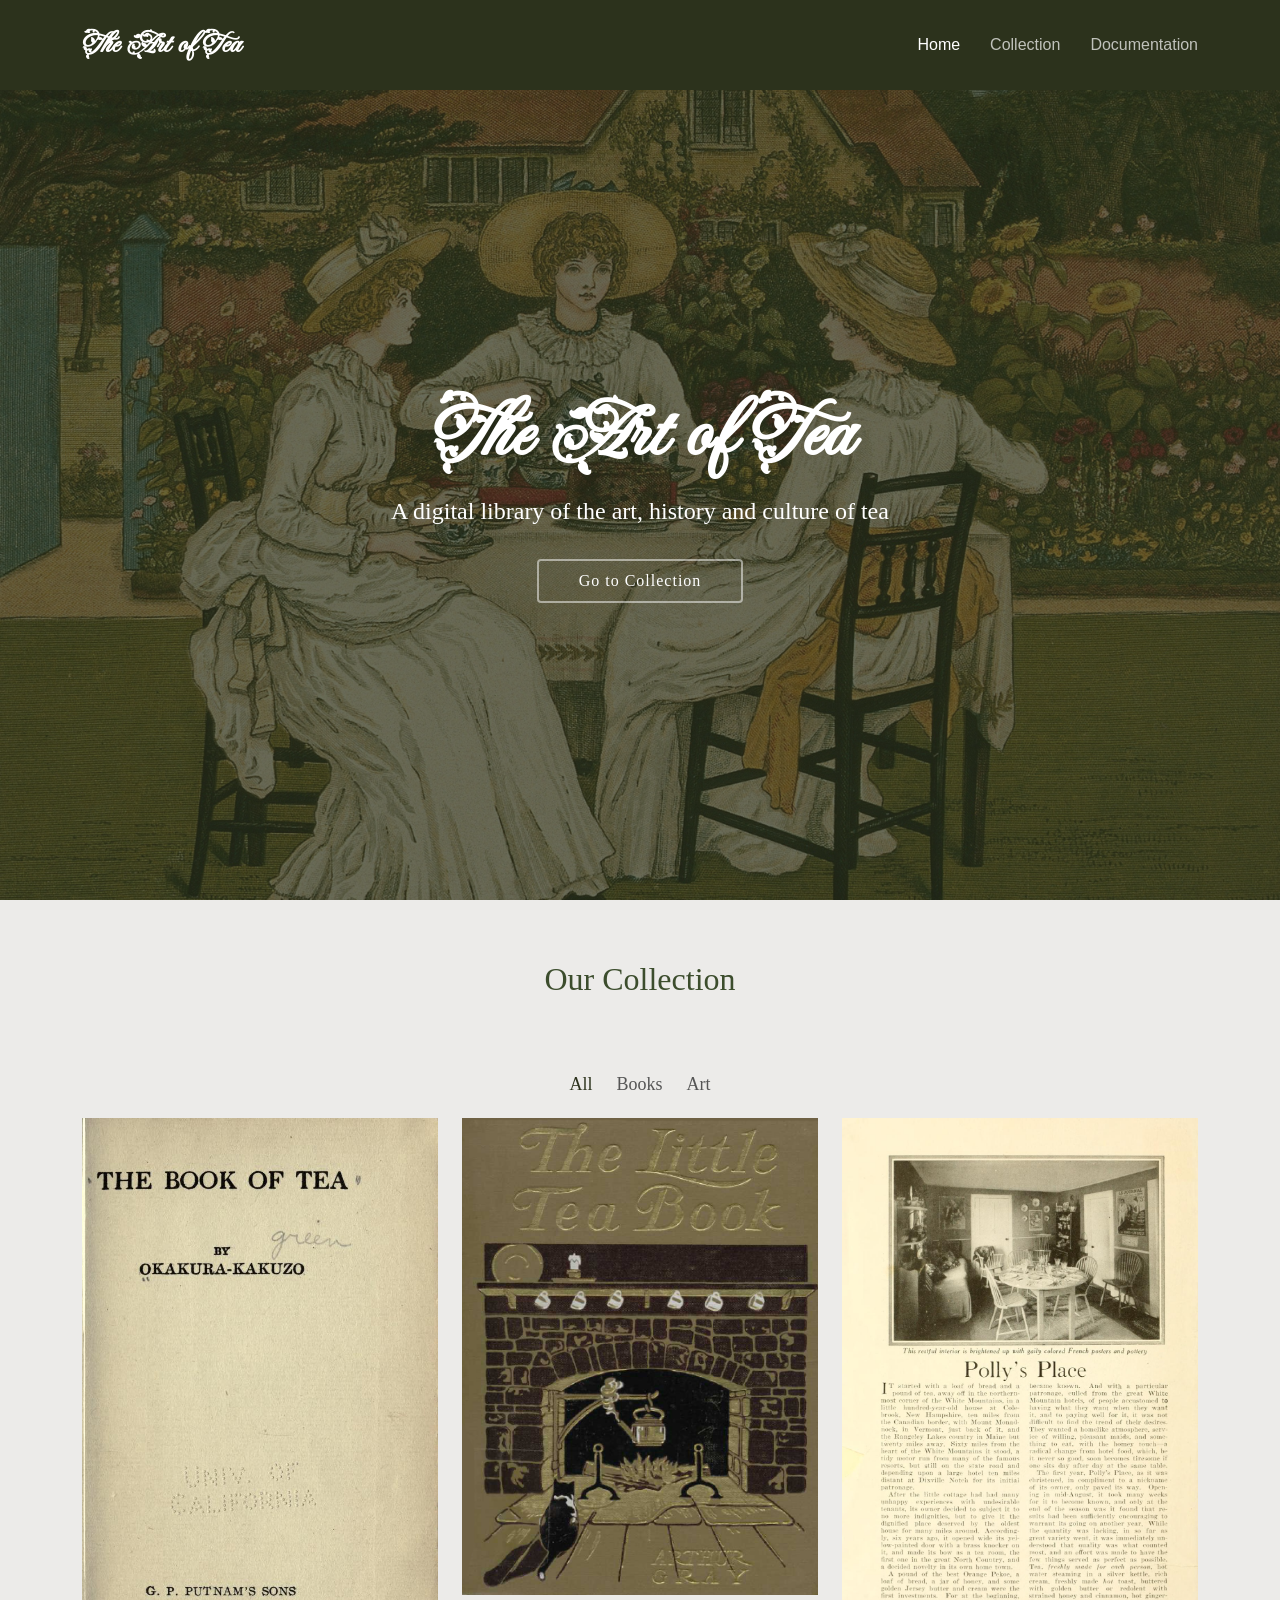
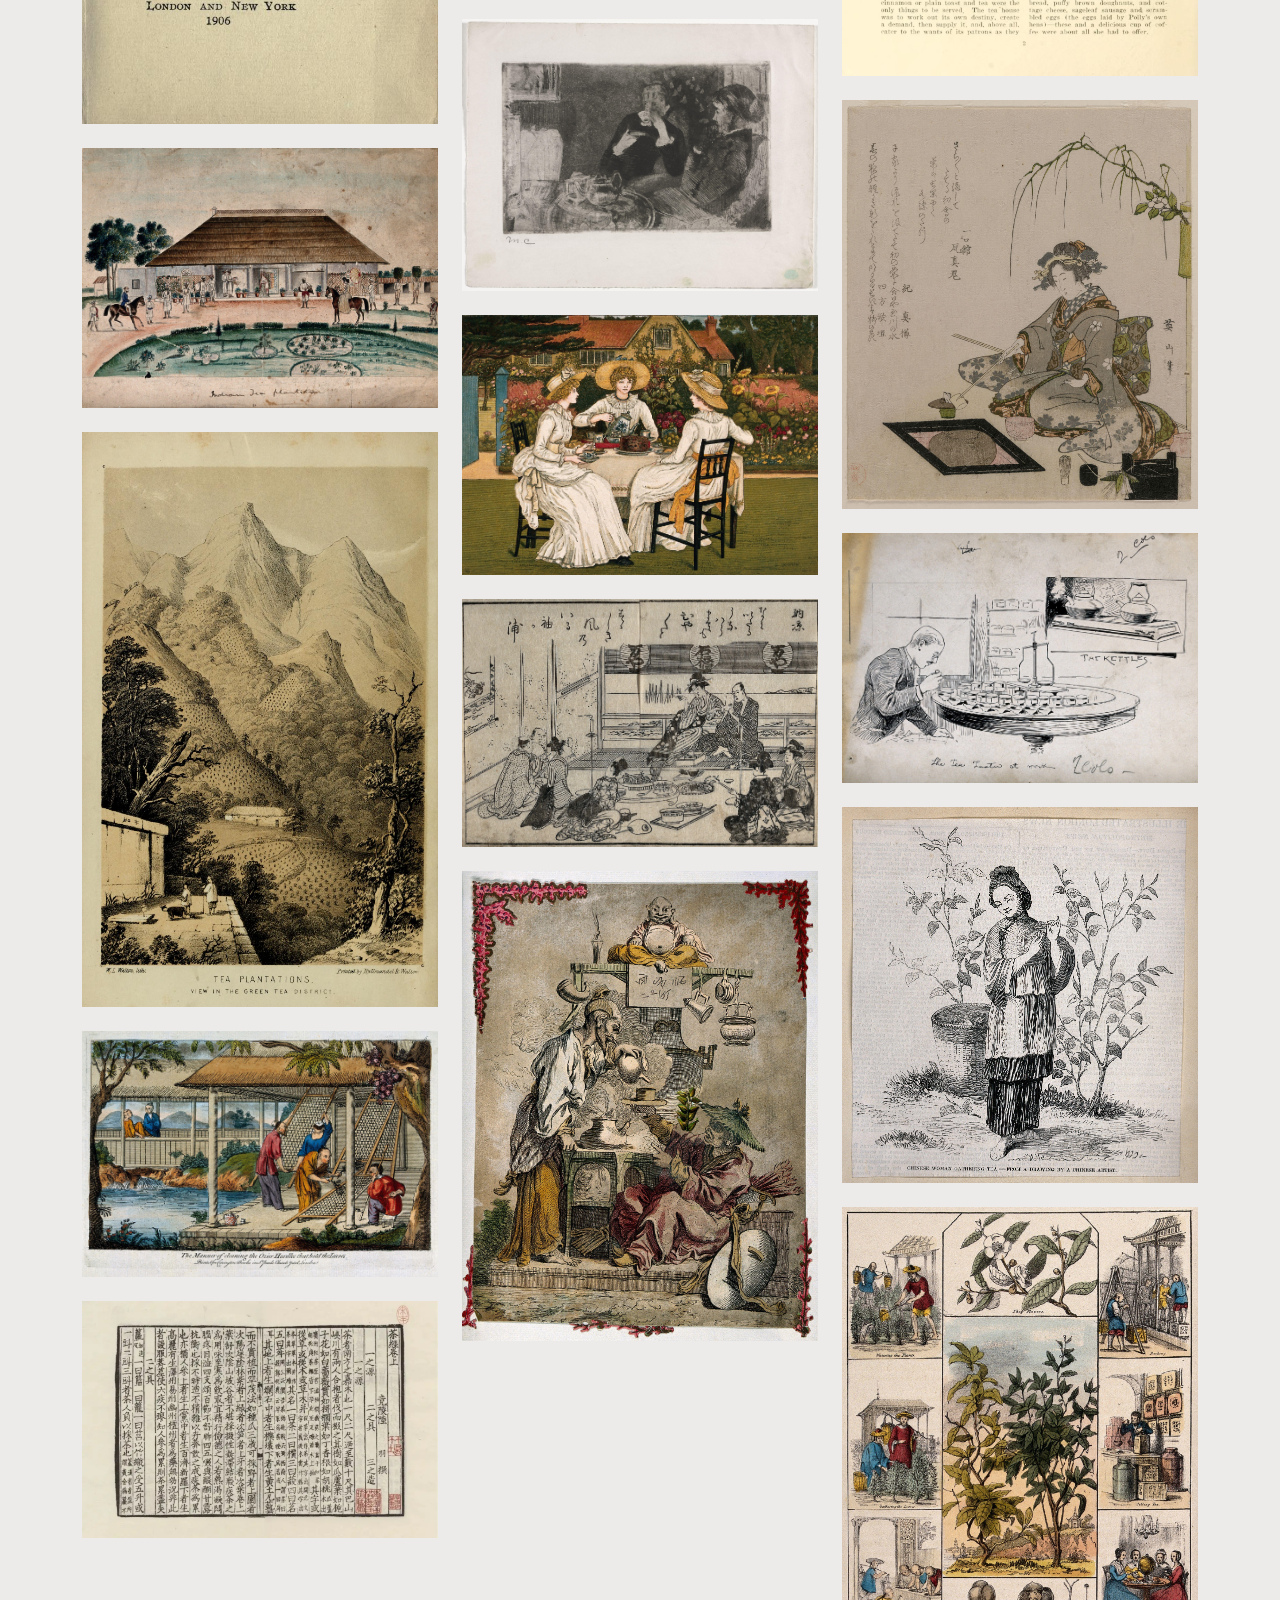
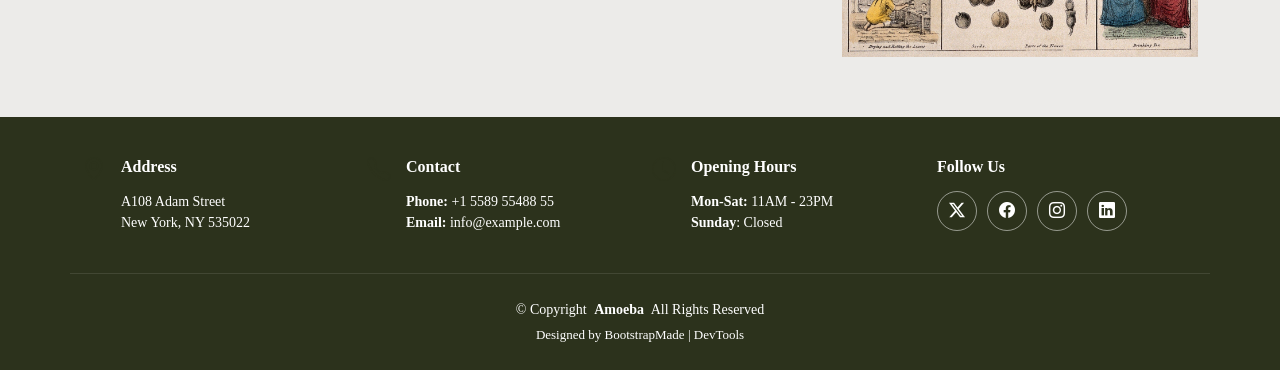
==== index.html @ bacdb27a "adding manifest urls" ====
<!DOCTYPE html>
<html lang="en">

<head>
  <meta charset="utf-8">
  <meta content="width=device-width, initial-scale=1.0" name="viewport">
  <title>The Art of Tea - Digital Library</title>
  <meta name="description" content="">
  <meta name="keywords" content="">

  <!-- Favicons -->
  <link href="assets/img/artoftea_logo.png" rel="icon">
  <link href="assets/img/artoftea_logo.png" rel="apple-touch-icon">

  <!-- Fonts -->
    <link rel="preconnect" href="https://fonts.googleapis.com">
    <link rel="preconnect" href="https://fonts.gstatic.com" crossorigin>
    <link href="https://fonts.googleapis.com/css2?family=Alegreya+Sans:ital,wght@0,100;0,300;0,400;0,500;0,700;0,800;0,900;1,100;1,300;1,400;1,500;1,700;1,800;1,900&family=EB+Garamond:ital,wght@0,400..800;1,400..800&family=Fleur+De+Leah&family=Sirivennela&display=swap" rel="stylesheet">

  <!-- Vendor CSS Files -->
  <link href="assets/vendor/bootstrap/css/bootstrap.min.css" rel="stylesheet">
  <link href="assets/vendor/bootstrap-icons/bootstrap-icons.css" rel="stylesheet">
  <link href="assets/vendor/aos/aos.css" rel="stylesheet">
  <link href="assets/vendor/swiper/swiper-bundle.min.css" rel="stylesheet">
  <link href="assets/vendor/glightbox/css/glightbox.min.css" rel="stylesheet">

  <!-- Main CSS File -->
  <link href="assets/css/main.css" rel="stylesheet">

  <!-- =======================================================
  * Template Name: Amoeba
  * Template URL: https://bootstrapmade.com/free-one-page-bootstrap-template-amoeba/
  * Updated: Jan 31 2026 with Bootstrap v5.3.8
  * Author: BootstrapMade.com
  * License: https://bootstrapmade.com/license/
  ======================================================== -->
</head>

<body class="index-page">

  <header id="header" class="header d-flex align-items-center sticky-top">
    <div class="container-fluid container-xl position-relative d-flex align-items-center justify-content-between">

      <a href="index.html" class="logo d-flex align-items-center">
        <!-- Uncomment the line below if you also wish to use an image logo -->
        <!-- <img src="assets/img/logo.webp" alt=""> -->
        <h1 class="sitename fleur-de-leah-regular">The Art of Tea</h1>
      </a>

      <nav id="navmenu" class="navmenu">
        <ul>
          <li><a href="#hero" class="active">Home</a></li>
          <li><a href="#collection">Collection</a></li>
          <li><a href="">Documentation</a></li>
        </ul>
        <i class="mobile-nav-toggle d-xl-none bi bi-list"></i>
      </nav>

    </div>
  </header>

  <main class="main">

    <!-- Hero Section -->
    <section id="hero" class="hero section dark-background">

      <img src="Resources/Images/Threeyoungwoman.jpg" alt="" data-aos="fade-in">

      <div class="container text-center" data-aos="fade-up" data-aos-delay="100">
        <div class="row justify-content-center">
          <div class="col-lg-8">
            <h2 class="fleur-de-leah-regular">The Art of Tea</h2>
            <p>A digital library of the art, history and culture of tea</p>
            <a href="#collection" class="btn-get-started">Go to Collection</a>
          </div>
        </div>
      </div>

    </section><!-- /Hero Section -->

    <!-- Portfolio Section -->
    <section id="collection" class="portfolio section">

      <!-- Section Title -->
      <div class="container section-title" data-aos="fade-up">
        <h2>Our Collection</h2>
        <!-- <p>Necessitatibus eius consequatur ex aliquid fuga eum quidem sint consectetur velit</p> -->
      </div><!-- End Section Title -->

      <div class="container">

        <div class="isotope-layout" data-default-filter="*" data-layout="masonry" data-sort="original-order">

          <ul class="portfolio-filters isotope-filters" data-aos="fade-up" data-aos-delay="100">
            <li data-filter="*" class="filter-active">All</li>
            <li data-filter=".filter-book">Books</li>
            <li data-filter=".filter-art">Art</li>
            <!-- <li data-filter=".filter-video">Videos</li> -->
            <!-- <li data-filter=".filter-books">Books</li> -->
          </ul><!-- End Portfolio Filters -->

          <div class="row gy-4 isotope-container" data-aos="fade-up" data-aos-delay="200">
            <!-- Book of Tea -->
            <div class="col-lg-4 col-md-6 portfolio-item isotope-item filter-book">
              <div class="portfolio-content h-100">
                <img src="assets/img/book-cover/bookoftea00okakrich_0009.jpg" class="img-fluid" alt="">
                <div class="portfolio-info">
                  <h4>The Book of Tea</h4>
                  <a id="arTea07" href="viewer.html" title="Reading Nook" class="details-link manifest-selector"><i class="bi bi-book"></i></a>
                </div>
              </div>
            </div><!-- End Portfolio Item -->
            
            <!-- Little Tea Book-->
            <div class="col-lg-4 col-md-6 portfolio-item isotope-item filter-book">
              <div class="portfolio-content h-100">
                <img src="assets/img/book-cover/littleteabookcover.png" class="img-fluid" alt="">
                <div class="portfolio-info">
                  <h4>The Little Tea Book</h4>
                  <a id="arTea05" href="viewer.html" title="Reading Nook" class="details-link manifest-selector"><i class="bi bi-book"></i></a>
                </div>
              </div>
            </div><!-- End Portfolio Item -->

            <!-- Tea Booklet -->
            <div class="col-lg-4 col-md-6 portfolio-item isotope-item filter-book">
              <div class="portfolio-content h-100">
                <img src="assets/img/book-cover/tearoombooklet-cover.jpg" class="img-fluid" alt="">
                <div class="portfolio-info">
                  <h4>The Tea Room Booklet</h4>
                  <a id="arTea08" href="viewer.html" title="Reading Nook" class="details-link manifest-selector"><i class="bi bi-book"></i></a>
                </div>
              </div>
            </div><!-- End Portfolio Item -->

            <!-- Lydia and her Mother -->
            <div class="col-lg-4 col-md-6 portfolio-item isotope-item filter-art">
              <div class="portfolio-content h-100">
                <img src="Resources/Images/LydiaHerMother.jpg" class="img-fluid" alt="">
                <div class="portfolio-info">
                  <h4>Lydia and Her Mother at Tea</h4>
                  <a id="arTea04" href="viewer.html" title="Reading Nook" class="details-link manifest-selector"><i class="bi bi-book"></i></a>
                </div>
              </div>
            </div><!-- End Portfolio Item -->

            <!-- Japanese Woman Performing Tea Ceremony -->
            <div class="col-lg-4 col-md-6 portfolio-item isotope-item filter-art">
              <div class="portfolio-content h-100">
                <img src="Resources/Images/Japanese-WomanPerformingTea.jpg" class="img-fluid" alt="">
                <div class="portfolio-info">
                  <h4>Japanese Woman Performing Tea Ceremony</h4>
                  <a id="arTea03" href="viewer.html" title="Reading Nook" class="details-link manifest-selector"><i class="bi bi-book"></i></a>
                </div>
              </div>
            </div><!-- End Portfolio Item -->

            <!-- Indian Tea Plantation -->
            <div class="col-lg-4 col-md-6 portfolio-item isotope-item filter-art">
              <div class="portfolio-content h-100">
                <img src="Resources/Images/Indianteaplantation.jpg" class="img-fluid" alt="">
                <div class="portfolio-info">
                  <h4>Indian Tea Plantation</h4>
                  <a id="arTea09" href="viewer.html" title="Reading Nook" class="details-link manifest-selector"><i class="bi bi-book"></i></a>
                </div>
              </div>
            </div><!-- End Portfolio Item -->

            <!-- three young women -->
            <div class="col-lg-4 col-md-6 portfolio-item isotope-item filter-art">
              <div class="portfolio-content h-100">
                <img src="Resources/Images/Threeyoungwoman.jpg" class="img-fluid" alt="">
                <div class="portfolio-info">
                  <h4>Three Young Women</h4>
                  <a id="arTea01" href="viewer.html" title="Reading Nook" class="details-link manifest-selector"><i class="bi bi-book"></i></a>
                </div>
              </div>
            </div><!-- End Portfolio Item -->

            <!-- journey to tea countries -->
            <div class="col-lg-4 col-md-6 portfolio-item isotope-item filter-book">
              <div class="portfolio-content h-100">
                <img src="assets/img/book-cover/journeytoteacoun00fort_0006.jpg" class="img-fluid" alt="">
                <div class="portfolio-info">
                  <h4>A Journey to the Tea Countries of China</h4>
                  <a id="arTea06" href="viewer.html" title="Reading Nook" class="details-link manifest-selector"><i class="bi bi-book"></i></a>
                </div>
              </div>
            </div><!-- End Portfolio Item -->

            <!-- A Man tasting tea -->
            <div class="col-lg-4 col-md-6 portfolio-item isotope-item filter-art">
              <div class="portfolio-content h-100">
                <img src="Resources/Images/English-mantastingtea-1890.jpg" class="img-fluid" alt="">
                <div class="portfolio-info">
                  <h4>A Man Tasting Tea</h4>
                  <a id="arTea02" href="viewer.html" title="Reading Nook" class="details-link manifest-selector"><i class="bi bi-book"></i></a>
                </div>
              </div>
            </div><!-- End Portfolio Item -->

            <!-- A Tea House Scene -->
            <div class="col-lg-4 col-md-6 portfolio-item isotope-item filter-art">
              <div class="portfolio-content h-100">
                <img src="Resources/Images/-Atea-housescene:-[1815].jpg" class="img-fluid" alt="">
                <div class="portfolio-info">
                  <h4>A Tea House Scene</h4>
                  <a id="arTea10" href="viewer.html" title="Reading Nook" class="details-link manifest-selector"><i class="bi bi-book"></i></a>
                </div>
              </div>
            </div><!-- End Portfolio Item -->

            <!-- Chinese Woman Picking Tea -->
            <div class="col-lg-4 col-md-6 portfolio-item isotope-item filter-art">
              <div class="portfolio-content h-100">
                <img src="Resources/Images/English-Chinesewomanpicking-[1857].jpg" class="img-fluid" alt="">
                <div class="portfolio-info">
                  <h4>Chinese Woman Picking Tea Leaves</h4>
                  <a id="arTea11" href="viewer.html" title="Reading Nook" class="details-link manifest-selector"><i class="bi bi-book"></i></a>
                </div>
              </div>
            </div><!-- End Portfolio Item -->

            <!-- Man pours tea -->
            <div class="col-lg-4 col-md-6 portfolio-item isotope-item filter-art">
              <div class="portfolio-content h-100">
                <img src="Resources/Images/Boucher-manpourstea.jpg" class="img-fluid" alt="">
                <div class="portfolio-info">
                  <h4>A Man Pours Tea for Resting Chinese Warrior</h4>
                  <a id="arTea12" href="viewer.html" title="Reading Nook" class="details-link manifest-selector"><i class="bi bi-book"></i></a>
                </div>
              </div>
            </div><!-- End Portfolio Item -->

            <!-- A Chinese tea plantation -->
            <div class="col-lg-4 col-md-6 portfolio-item isotope-item filter-art">
              <div class="portfolio-content h-100">
                <img src="Resources/Images/English-Chineseteaplantation.jpg" class="img-fluid" alt="">
                <div class="portfolio-info">
                  <h4>A Chinese Tea Plantation</h4>
                  <a id="arTea13" href="viewer.html" title="Reading Nook" class="details-link manifest-selector"><i class="bi bi-book"></i></a>
                </div>
              </div>
            </div><!-- End Portfolio Item -->

            <!-- A tea plant (Camellia sinensis) -->
            <div class="col-lg-4 col-md-6 portfolio-item isotope-item filter-art">
              <div class="portfolio-content h-100">
                <img src="Resources/Images/English-teaplantCamellia-[c 1840].jpg" class="img-fluid" alt="">
                <div class="portfolio-info">
                  <h4>A Tea Plant (Camellia Sinensis)</h4>
                  <a id="arTea14" href="viewer.html" title="Reading Nook" class="details-link manifest-selector"><i class="bi bi bi-book"></i></a>
                </div>
              </div>
            </div><!-- End Portfolio Item -->
                        
            <!-- The Classic of Tea -->
            <div class="col-lg-4 col-md-6 portfolio-item isotope-item filter-book">
              <div class="portfolio-content h-100">
                <img src="assets/img/book-cover/classicoftea-cover.webp" class="img-fluid" alt="">
                <div class="portfolio-info">
                  <h4>The Classic of Tea - Translation by Student of Tea</h4>
                  <a href="https://www.studentoftea.com/p/the-classic-of-tea-and-its-english-translation" title="Student of Tea" class="details-link" target="_blank"><i class="bi bi bi-book"></i></a>
                </div>
              </div>
            </div><!-- End Portfolio Item -->

          </div><!-- End Portfolio Container -->

        </div>

      </div>

    </section><!-- /Portfolio Section -->

  </main>

  <footer id="footer" class="footer dark-background">

    <div class="container">
      <div class="row gy-3">
        <div class="col-lg-3 col-md-6 d-flex">
          <i class="bi bi-geo-alt icon"></i>
          <div class="address">
            <h4>Address</h4>
            <p>A108 Adam Street</p>
            <p>New York, NY 535022</p>
            <p></p>
          </div>

        </div>

        <div class="col-lg-3 col-md-6 d-flex">
          <i class="bi bi-telephone icon"></i>
          <div>
            <h4>Contact</h4>
            <p>
              <strong>Phone:</strong> <span>+1 5589 55488 55</span><br>
              <strong>Email:</strong> <span>info@example.com</span><br>
            </p>
          </div>
        </div>

        <div class="col-lg-3 col-md-6 d-flex">
          <i class="bi bi-clock icon"></i>
          <div>
            <h4>Opening Hours</h4>
            <p>
              <strong>Mon-Sat:</strong> <span>11AM - 23PM</span><br>
              <strong>Sunday</strong>: <span>Closed</span>
            </p>
          </div>
        </div>

        <div class="col-lg-3 col-md-6">
          <h4>Follow Us</h4>
          <div class="social-links d-flex">
            <a href="#" class="twitter"><i class="bi bi-twitter-x"></i></a>
            <a href="#" class="facebook"><i class="bi bi-facebook"></i></a>
            <a href="#" class="instagram"><i class="bi bi-instagram"></i></a>
            <a href="#" class="linkedin"><i class="bi bi-linkedin"></i></a>
          </div>
        </div>

      </div>
    </div>

    <div class="container copyright text-center mt-4">
      <p>© <span>Copyright</span> <strong class="px-1 sitename">Amoeba</strong> <span>All Rights Reserved</span></p>
      <div class="credits">
        <!-- All the links in the footer should remain intact. -->
        <!-- You can delete the links only if you've purchased the pro version. -->
        <!-- Licensing information: https://bootstrapmade.com/license/ -->
        <!-- Purchase the pro version with working PHP/AJAX contact form: [buy-url] -->
        Designed by <a href="https://bootstrapmade.com/">BootstrapMade</a> | <a href="https://bootstrapmade.com/tools/">DevTools</a>
      </div>
    </div>

  </footer>

  <!-- Scroll Top -->
  <a href="#" id="scroll-top" class="scroll-top d-flex align-items-center justify-content-center"><i class="bi bi-arrow-up-short"></i></a>

  <!-- Preloader -->
  <div id="preloader"></div>

  <!-- Vendor JS Files -->
  <script src="assets/vendor/bootstrap/js/bootstrap.bundle.min.js"></script>
  <script src="assets/vendor/php-email-form/validate.js"></script>
  <script src="assets/vendor/aos/aos.js"></script>
  <script src="assets/vendor/swiper/swiper-bundle.min.js"></script>
  <script src="assets/vendor/glightbox/js/glightbox.min.js"></script>
  <script src="assets/vendor/imagesloaded/imagesloaded.pkgd.min.js"></script>
  <script src="assets/vendor/isotope-layout/isotope.pkgd.min.js"></script>

  <!-- Main JS File -->
  <script src="assets/js/main.js"></script>

    <script>
        const artTeaItem = document.querySelectorAll(".manifest-selector");
        console.log(artTeaItem)
        artTeaItem.forEach(link => {
          link.addEventListener("click", () => {
            const itemID = link.getAttribute("id");
            console.log("Setting manifestID:", itemID);
            localStorage.setItem("manifestID", itemID);
            console.log(localStorage.getItem("manifestID"));
          });
        });
    </script>

</body>

</html>
---- assets/css/main.css ----
/**
* Template Name: Amoeba
* Template URL: https://bootstrapmade.com/free-one-page-bootstrap-template-amoeba/
* Updated: Jan 31 2026 with Bootstrap v5.3.8
* Author: BootstrapMade.com
* License: https://bootstrapmade.com/license/
*/

/*--------------------------------------------------------------
# Font & Color Variables
# Help: https://bootstrapmade.com/color-system/
--------------------------------------------------------------*/
/* Fonts */
:root {
  --default-font: "EB+Garamond", serif;
  --heading-font: "Fleur+De+Leah",  serif;
  --nav-font: "Alegreya+Sans",  sans-serif;
}

.fleur-de-leah-regular {
  font-family: "Fleur De Leah", cursive;
  font-weight: 400;
  font-style: normal;
}

.eb-garamond {
  font-family: "EB Garamond", serif;
  font-optical-sizing: auto;
  font-weight: 400;
  font-style: normal;
}

.alegreya-sans-thin {
  font-family: "Alegreya Sans", sans-serif;
  font-weight: 100;
  font-style: normal;
}

.alegreya-sans-light {
  font-family: "Alegreya Sans", sans-serif;
  font-weight: 300;
  font-style: normal;
}

.alegreya-sans-regular {
  font-family: "Alegreya Sans", sans-serif;
  font-weight: 400;
  font-style: normal;
}

.alegreya-sans-medium {
  font-family: "Alegreya Sans", sans-serif;
  font-weight: 500;
  font-style: normal;
}

.alegreya-sans-bold {
  font-family: "Alegreya Sans", sans-serif;
  font-weight: 700;
  font-style: normal;
}

.alegreya-sans-extrabold {
  font-family: "Alegreya Sans", sans-serif;
  font-weight: 800;
  font-style: normal;
}

.alegreya-sans-black {
  font-family: "Alegreya Sans", sans-serif;
  font-weight: 900;
  font-style: normal;
}

.alegreya-sans-thin-italic {
  font-family: "Alegreya Sans", sans-serif;
  font-weight: 100;
  font-style: italic;
}

.alegreya-sans-light-italic {
  font-family: "Alegreya Sans", sans-serif;
  font-weight: 300;
  font-style: italic;
}

.alegreya-sans-regular-italic {
  font-family: "Alegreya Sans", sans-serif;
  font-weight: 400;
  font-style: italic;
}

.alegreya-sans-medium-italic {
  font-family: "Alegreya Sans", sans-serif;
  font-weight: 500;
  font-style: italic;
}

.alegreya-sans-bold-italic {
  font-family: "Alegreya Sans", sans-serif;
  font-weight: 700;
  font-style: italic;
}

.alegreya-sans-extrabold-italic {
  font-family: "Alegreya Sans", sans-serif;
  font-weight: 800;
  font-style: italic;
}

.alegreya-sans-black-italic {
  font-family: "Alegreya Sans", sans-serif;
  font-weight: 900;
  font-style: italic;
}

.sirivennela-regular {
  font-family: "Sirivennela", sans-serif;
  font-weight: 400;
  font-style: normal;
}


/* Global Colors - The following color variables are used throughout the website. Updating them here will change the color scheme of the entire website */
:root { 
  --background-color: #ECEBE9; /* Background color for the entire website, including individual sections */
  --default-color: #555555; /* Default color used for the majority of the text content across the entire website */
  --heading-color: #3C4D2D; /* Color for headings, subheadings and title throughout the website */
  --accent-color: #2c321c; /* Accent color that represents your brand on the website. It's used for buttons, links, and other elements that need to stand out */
  --surface-color: #F4F6F4; /* The surface color is used as a background of boxed elements within sections, such as cards, icon boxes, or other elements that require a visual separation from the global background. */
  --contrast-color: #ffffff; /* Contrast color for text, ensuring readability against backgrounds of accent, heading, or default colors. */
}

/* Nav Menu Colors - The following color variables are used specifically for the navigation menu. They are separate from the global colors to allow for more customization options */
:root {
  --nav-color: rgba(255, 255, 255, 0.7);  /* The default color of the main navmenu links */
  --nav-hover-color: #ffffff; /* Applied to main navmenu links when they are hovered over or active */
  --nav-mobile-background-color: #2c321c; /* Used as the background color for mobile navigation menu */
  --nav-dropdown-background-color: #2c321c; /* Used as the background color for dropdown items that appear when hovering over primary navigation items */
  --nav-dropdown-color: rgba(255, 255, 255, 0.7); /* Used for navigation links of the dropdown items in the navigation menu. */
  --nav-dropdown-hover-color: #ffffff; /* Similar to --nav-hover-color, this color is applied to dropdown navigation links when they are hovered over. */
}

/* Color Presets - These classes override global colors when applied to any section or element, providing reuse of the sam color scheme. */

.light-background {
  --background-color: #f2f9f8;
  --surface-color: #ffffff;
}

.dark-background {
  --background-color: #2c321c;
  --default-color: #ffffff;
  --heading-color: #ffffff;
  --surface-color: #3C4D2D;
  --contrast-color: #ffffff;
}

/* Smooth scroll */
:root {
  scroll-behavior: smooth;
}

/*--------------------------------------------------------------
# General Styling & Shared Classes
--------------------------------------------------------------*/
body {
  color: var(--default-color);
  background-color: var(--background-color);
  font-family: var(--default-font);
}

a {
  color: var(--accent-color);
  text-decoration: none;
  transition: 0.3s;
}

a:hover {
  color: color-mix(in srgb, var(--accent-color), transparent 25%);
  text-decoration: none;
}

h1,
h2,
h3,
h4,
h5,
h6 {
  color: var(--heading-color);
  font-family: var(--heading-font);
}

/* PHP Email Form Messages
------------------------------*/
/* .php-email-form .error-message {
  display: none;
  background: #df1529;
  color: #ffffff;
  text-align: left;
  padding: 15px;
  margin-bottom: 24px;
  font-weight: 600;
}

.php-email-form .sent-message {
  display: none;
  color: #ffffff;
  background: #059652;
  text-align: center;
  padding: 15px;
  margin-bottom: 24px;
  font-weight: 600;
}

.php-email-form .loading {
  display: none;
  background: var(--surface-color);
  text-align: center;
  padding: 15px;
  margin-bottom: 24px;
}

.php-email-form .loading:before {
  content: "";
  display: inline-block;
  border-radius: 50%;
  width: 24px;
  height: 24px;
  margin: 0 10px -6px 0;
  border: 3px solid var(--accent-color);
  border-top-color: var(--surface-color);
  animation: php-email-form-loading 1s linear infinite;
}

@keyframes php-email-form-loading {
  0% {
    transform: rotate(0deg);
  }

  100% {
    transform: rotate(360deg);
  }
} */

/*--------------------------------------------------------------
# Global Header
--------------------------------------------------------------*/
.header {
  --background-color: #2c321c;
  --default-color: #ffffff;
  --heading-color: #ffffff;
  color: var(--default-color);
  background-color: var(--background-color);
  padding: 15px 0;
  transition: all 0.5s;
  z-index: 997;
}

.header .logo {
  line-height: 1;
}

.header .logo img {
  max-height: 32px;
  margin-right: 8px;
}

.header .logo h1 {
  font-size: 30px;
  margin: 0;
  font-weight: 700;
  color: var(--heading-color);
}

.scrolled .header {
  box-shadow: 0px 0 18px rgba(0, 0, 0, 0.1);
}

/*--------------------------------------------------------------
# Navigation Menu
--------------------------------------------------------------*/
/* Navmenu - Desktop */
@media (min-width: 1200px) {
  .navmenu {
    padding: 0;
  }

  .navmenu ul {
    margin: 0;
    padding: 0;
    display: flex;
    list-style: none;
    align-items: center;
  }

  .navmenu li {
    position: relative;
  }

  .navmenu a,
  .navmenu a:focus {
    color: var(--nav-color);
    padding: 18px 15px;
    font-size: 16px;
    font-family: var(--nav-font);
    font-weight: 400;
    display: flex;
    align-items: center;
    justify-content: space-between;
    white-space: nowrap;
    transition: 0.3s;
  }

  .navmenu a i,
  .navmenu a:focus i {
    font-size: 12px;
    line-height: 0;
    margin-left: 5px;
    transition: 0.3s;
  }

  .navmenu li:last-child a {
    padding-right: 0;
  }

  .navmenu li:hover>a,
  .navmenu .active,
  .navmenu .active:focus {
    color: var(--nav-hover-color);
  }

  .navmenu .dropdown ul {
    margin: 0;
    padding: 10px 0;
    background: var(--nav-dropdown-background-color);
    display: block;
    position: absolute;
    visibility: hidden;
    left: 14px;
    top: 130%;
    opacity: 0;
    transition: 0.3s;
    border-radius: 4px;
    z-index: 99;
    box-shadow: 0px 0px 30px rgba(0, 0, 0, 0.1);
  }

  .navmenu .dropdown ul li {
    min-width: 200px;
  }

  .navmenu .dropdown ul a {
    padding: 10px 20px;
    font-size: 15px;
    text-transform: none;
    color: var(--nav-dropdown-color);
  }

  .navmenu .dropdown ul a i {
    font-size: 12px;
  }

  .navmenu .dropdown ul a:hover,
  .navmenu .dropdown ul .active:hover,
  .navmenu .dropdown ul li:hover>a {
    color: var(--nav-dropdown-hover-color);
  }

  .navmenu .dropdown:hover>ul {
    opacity: 1;
    top: 100%;
    visibility: visible;
  }

  .navmenu .dropdown .dropdown ul {
    top: 0;
    left: -90%;
    visibility: hidden;
  }

  .navmenu .dropdown .dropdown:hover>ul {
    opacity: 1;
    top: 0;
    left: -100%;
    visibility: visible;
  }
}

/* Navmenu - Mobile */
@media (max-width: 1199px) {
  .mobile-nav-toggle {
    color: var(--nav-color);
    font-size: 28px;
    line-height: 0;
    margin-right: 10px;
    cursor: pointer;
    transition: color 0.3s;
  }

  .navmenu {
    padding: 0;
    z-index: 9997;
  }

  .navmenu ul {
    display: none;
    list-style: none;
    position: absolute;
    inset: 60px 20px 20px 20px;
    padding: 10px 0;
    margin: 0;
    border-radius: 6px;
    background-color: var(--nav-mobile-background-color);
    overflow-y: auto;
    transition: 0.3s;
    z-index: 9998;
    box-shadow: 0px 0px 30px rgba(0, 0, 0, 0.1);
  }

  .navmenu a,
  .navmenu a:focus {
    color: var(--nav-dropdown-color);
    padding: 10px 20px;
    font-family: var(--nav-font);
    font-size: 17px;
    font-weight: 500;
    display: flex;
    align-items: center;
    justify-content: space-between;
    white-space: nowrap;
    transition: 0.3s;
  }

  .navmenu a i,
  .navmenu a:focus i {
    font-size: 12px;
    line-height: 0;
    margin-left: 5px;
    width: 30px;
    height: 30px;
    display: flex;
    align-items: center;
    justify-content: center;
    border-radius: 50%;
    transition: 0.3s;
    background-color: color-mix(in srgb, var(--accent-color), transparent 90%);
  }

  .navmenu a i:hover,
  .navmenu a:focus i:hover {
    background-color: var(--accent-color);
    color: var(--contrast-color);
  }

  .navmenu a:hover,
  .navmenu .active,
  .navmenu .active:focus {
    color: var(--nav-dropdown-hover-color);
  }

  .navmenu .active i,
  .navmenu .active:focus i {
    background-color: var(--accent-color);
    color: var(--contrast-color);
    transform: rotate(180deg);
  }

  .navmenu .dropdown ul {
    position: static;
    display: none;
    z-index: 99;
    padding: 10px 0;
    margin: 10px 20px;
    background-color: var(--nav-dropdown-background-color);
    border: 1px solid color-mix(in srgb, var(--default-color), transparent 90%);
    box-shadow: none;
    transition: all 0.5s ease-in-out;
  }

  .navmenu .dropdown ul ul {
    background-color: rgba(33, 37, 41, 0.1);
  }

  .navmenu .dropdown>.dropdown-active {
    display: block;
    background-color: rgba(33, 37, 41, 0.03);
  }

  .mobile-nav-active {
    overflow: hidden;
  }

  .mobile-nav-active .mobile-nav-toggle {
    color: #fff;
    position: absolute;
    font-size: 32px;
    top: 15px;
    right: 15px;
    margin-right: 0;
    z-index: 9999;
  }

  .mobile-nav-active .navmenu {
    position: fixed;
    overflow: hidden;
    inset: 0;
    background: rgba(33, 37, 41, 0.8);
    transition: 0.3s;
  }

  .mobile-nav-active .navmenu>ul {
    display: block;
  }
}

/*--------------------------------------------------------------
# Global Footer
--------------------------------------------------------------*/
.footer {
  color: var(--default-color);
  background-color: var(--background-color);
  font-size: 14px;
  padding: 40px 0 0 0;
  position: relative;
}

.footer .icon {
  color: var(--accent-color);
  margin-right: 15px;
  font-size: 24px;
  line-height: 0;
}

.footer h4 {
  font-size: 16px;
  font-weight: 700;
  margin-bottom: 15px;
}

.footer .address p {
  margin-bottom: 0px;
}

.footer .social-links a {
  display: flex;
  align-items: center;
  justify-content: center;
  width: 40px;
  height: 40px;
  border-radius: 50%;
  border: 1px solid color-mix(in srgb, var(--default-color), transparent 50%);
  font-size: 16px;
  color: color-mix(in srgb, var(--default-color), transparent 0%);
  margin-right: 10px;
  transition: 0.3s;
}

.footer .social-links a:hover {
  color: var(--contrast-color);
  border-color: var(--contrast-color);
}

.footer a {
  color: var(--default-color);
}

.footer .copyright {
  padding: 25px 0;
  border-top: 1px solid color-mix(in srgb, var(--default-color), transparent 90%);
}

.footer .copyright p {
  margin-bottom: 0;
}

.footer .credits {
  margin-top: 5px;
  font-size: 13px;
}

/*--------------------------------------------------------------
# Preloader
--------------------------------------------------------------*/
#preloader {
  position: fixed;
  inset: 0;
  z-index: 999999;
  overflow: hidden;
  background: var(--background-color);
  transition: all 0.6s ease-out;
}

#preloader:before {
  content: "";
  position: fixed;
  top: calc(50% - 30px);
  left: calc(50% - 30px);
  border: 6px solid #ffffff;
  border-color: var(--accent-color) transparent var(--accent-color) transparent;
  border-radius: 50%;
  width: 60px;
  height: 60px;
  animation: animate-preloader 1.5s linear infinite;
}

@keyframes animate-preloader {
  0% {
    transform: rotate(0deg);
  }

  100% {
    transform: rotate(360deg);
  }
}

/*--------------------------------------------------------------
# Scroll Top Button
--------------------------------------------------------------*/
.scroll-top {
  position: fixed;
  visibility: hidden;
  opacity: 0;
  right: 15px;
  bottom: 15px;
  z-index: 99999;
  background-color: var(--accent-color);
  width: 40px;
  height: 40px;
  border-radius: 4px;
  transition: all 0.4s;
}

.scroll-top i {
  font-size: 24px;
  color: var(--contrast-color);
  line-height: 0;
}

.scroll-top:hover {
  background-color: color-mix(in srgb, var(--accent-color), transparent 20%);
  color: var(--contrast-color);
}

.scroll-top.active {
  visibility: visible;
  opacity: 1;
}

/*--------------------------------------------------------------
# Disable aos animation delay on mobile devices
--------------------------------------------------------------*/
@media screen and (max-width: 768px) {
  [data-aos-delay] {
    transition-delay: 0 !important;
  }
}

/*--------------------------------------------------------------
# Global Page Titles & Breadcrumbs
--------------------------------------------------------------*/
.page-title {
  color: var(--default-color);
  background-color: var(--background-color);
  position: relative;
}

.page-title .heading {
  padding: 80px 0;
  border-top: 1px solid color-mix(in srgb, var(--default-color), transparent 90%);
}

.page-title .heading h1 {
  font-size: 38px;
  font-weight: 700;
}

.page-title nav {
  background-color: color-mix(in srgb, var(--default-color), transparent 95%);
  padding: 20px 0;
}

.page-title nav ol {
  display: flex;
  flex-wrap: wrap;
  list-style: none;
  margin: 0;
  font-size: 16px;
  font-weight: 600;
}

.page-title nav ol li+li {
  padding-left: 10px;
}

.page-title nav ol li+li::before {
  content: "/";
  display: inline-block;
  padding-right: 10px;
  color: color-mix(in srgb, var(--default-color), transparent 70%);
}

/*--------------------------------------------------------------
# Global Sections
--------------------------------------------------------------*/
section,
.section {
  color: var(--default-color);
  background-color: var(--background-color);
  padding: 60px 0;
  scroll-margin-top: 90px;
  overflow: clip;
}

@media (max-width: 1199px) {

  section,
  .section {
    scroll-margin-top: 66px;
  }
}

/*--------------------------------------------------------------
# Global Section Titles
--------------------------------------------------------------*/
.section-title {
  text-align: center;
  padding-bottom: 60px;
  position: relative;
}

.section-title h2 {
  font-size: 32px;
  font-weight: 300;
  margin-bottom: 15px;
}

.section-title p {
  margin-bottom: 0;
}

/*--------------------------------------------------------------
# Hero Section
--------------------------------------------------------------*/
.hero {
  width: 100%;
  min-height: 90vh;
  position: relative;
  padding: 80px 0;
  display: flex;
  align-items: center;
  justify-content: center;
}

.hero img {
  position: absolute;
  inset: 0;
  display: block;
  width: 100%;
  height: 100%;
  object-fit: cover;
  z-index: 1;
}

.hero:before {
  content: "";
  background: color-mix(in srgb, var(--background-color), transparent 30%);
  position: absolute;
  inset: 0;
  z-index: 2;
}

.hero .container {
  position: relative;
  z-index: 3;
}

.hero h2 {
  margin: 0;
  font-size: 80px;
  font-weight: 700;
}

.hero p {
  margin: 10px 0 0 0;
  font-size: 24px;
  color: var(--heading-color);
}

.hero .btn-get-started {
  color: var(--default-color);
  font-weight: 400;
  font-size: 16px;
  letter-spacing: 1px;
  display: inline-block;
  padding: 8px 40px;
  margin: 30px 0 0 0;
  border-radius: 4px;
  transition: 0.5s;
  border: 2px solid color-mix(in srgb, var(--default-color), transparent 50%);
}

.hero .btn-get-started:hover {
  color: var(--contrast-color);
  background: var(--accent-color);
  border-color: var(--accent-color);
}

@media (max-width: 768px) {
  .hero h2 {
    font-size: 32px;
  }

  .hero p {
    font-size: 18px;
  }
}

/*--------------------------------------------------------------
# About Section
--------------------------------------------------------------*/
.about .content h3 {
  font-size: 1.75rem;
  font-weight: 700;
}

.about .content .fst-italic {
  color: color-mix(in srgb, var(--default-color), var(--contrast-color) 50%);
}

.about .content ul {
  list-style: none;
  padding: 0;
}

.about .content ul li {
  padding: 10px 0 0 0;
  display: flex;
}

.about .content ul i {
  color: var(--accent-color);
  margin-right: 0.5rem;
  line-height: 1.2;
  font-size: 1.25rem;
}

.about .content p:last-child {
  margin-bottom: 0;
}

/*--------------------------------------------------------------
# Clients Section
--------------------------------------------------------------*/
.clients .swiper-slide img {
  opacity: 0.5;
  transition: 0.3s;
  filter: grayscale(100);
}

.clients .swiper-slide img:hover {
  filter: none;
  opacity: 1;
}

.clients .swiper-wrapper {
  height: auto;
}

.clients .swiper-pagination {
  margin-top: 20px;
  position: relative;
}

.clients .swiper-pagination .swiper-pagination-bullet {
  width: 12px;
  height: 12px;
  opacity: 1;
  background-color: color-mix(in srgb, var(--default-color), transparent 80%);
}

.clients .swiper-pagination .swiper-pagination-bullet-active {
  background-color: var(--accent-color);
}

/*--------------------------------------------------------------
# Cards Section
--------------------------------------------------------------*/
.cards .card-item {
  background: color-mix(in srgb, var(--default-color), transparent 97%);
  padding: 50px 30px;
  transition: all ease-in-out 0.3s;
  height: 100%;
  position: relative;
}

.cards .card-item span {
  color: var(--accent-color);
  display: block;
  font-size: 28px;
  font-weight: 700;
}

.cards .card-item h4 {
  font-size: 24px;
  font-weight: 600;
  padding: 0;
  margin: 20px 0;
}

.cards .card-item h4 a {
  color: var(--heading-color);
}

.cards .card-item p {
  font-size: 15px;
  color: color-mix(in srgb, var(--default-color), transparent 40%);
  margin: 0;
  padding: 0;
}

.cards .card-item:hover {
  background: var(--accent-color);
  padding: 30px 30px 70px 30px;
}

.cards .card-item:hover span,
.cards .card-item:hover h4 a,
.cards .card-item:hover p {
  color: var(--contrast-color);
}

/*--------------------------------------------------------------
# Services Section
--------------------------------------------------------------*/
.services .service-item {
  position: relative;
  padding-top: 20px;
}

.services .service-item .icon {
  background-color: color-mix(in srgb, var(--accent-color), transparent 90%);
  width: 72px;
  height: 72px;
  position: relative;
  margin-right: 15px;
  line-height: 0;
  display: flex;
  align-items: center;
  justify-content: center;
  transition: ease-in-out 0.3s;
}

.services .service-item .icon i {
  color: var(--accent-color);
  font-size: 32px;
  z-index: 2;
  position: relative;
}

.services .service-item .title {
  font-weight: 700;
  margin-bottom: 5px;
  font-size: 18px;
}

.services .service-item .title a {
  color: var(--heading-color);
}

.services .service-item .title a:hover {
  color: var(--contrast-color);
}

.services .service-item .description {
  font-size: 14px;
}

.services .service-item:hover .icon {
  background-color: var(--accent-color);
}

.services .service-item:hover .icon i {
  color: var(--contrast-color);
}

/*--------------------------------------------------------------
# Call To Action Section
--------------------------------------------------------------*/
.call-to-action {
  padding: 80px 0;
  position: relative;
  clip-path: inset(0);
}

.call-to-action img {
  position: fixed;
  top: 0;
  left: 0;
  display: block;
  width: 100%;
  height: 100%;
  object-fit: cover;
  z-index: 1;
}

.call-to-action:before {
  content: "";
  background: color-mix(in srgb, var(--background-color), transparent 50%);
  position: absolute;
  inset: 0;
  z-index: 2;
}

.call-to-action .container {
  position: relative;
  z-index: 3;
}

.call-to-action h3 {
  font-size: 28px;
  font-weight: 700;
  color: var(--default-color);
}

.call-to-action p {
  color: var(--default-color);
}

.call-to-action .cta-btn {
  font-family: var(--heading-font);
  font-weight: 500;
  font-size: 16px;
  letter-spacing: 1px;
  display: inline-block;
  padding: 12px 40px;
  border-radius: 5px;
  transition: 0.5s;
  margin: 10px;
  border: 2px solid var(--contrast-color);
  color: var(--contrast-color);
}

.call-to-action .cta-btn:hover {
  background: var(--accent-color);
  border: 2px solid var(--accent-color);
}

/*--------------------------------------------------------------
# Portfolio Section
--------------------------------------------------------------*/
.portfolio .portfolio-filters {
  padding: 0;
  margin: 0 auto 20px auto;
  list-style: none;
  text-align: center;
}

.portfolio .portfolio-filters li {
  cursor: pointer;
  display: inline-block;
  padding: 0;
  font-size: 18px;
  font-weight: 500;
  margin: 0 10px;
  line-height: 1;
  margin-bottom: 5px;
  transition: all 0.3s ease-in-out;
}

.portfolio .portfolio-filters li:hover,
.portfolio .portfolio-filters li.filter-active {
  color: var(--accent-color);
}

.portfolio .portfolio-filters li:first-child {
  margin-left: 0;
}

.portfolio .portfolio-filters li:last-child {
  margin-right: 0;
}

@media (max-width: 575px) {
  .portfolio .portfolio-filters li {
    font-size: 14px;
    margin: 0 5px;
  }
}

.portfolio .portfolio-content {
  position: relative;
  overflow: hidden;
}

.portfolio .portfolio-content img {
  transition: 0.3s;
}

.portfolio .portfolio-content .portfolio-info {
  opacity: 0;
  position: absolute;
  inset: 0;
  z-index: 3;
  transition: all ease-in-out 0.3s;
  background: color-mix(in srgb, var(--heading-color), transparent 30%);
  padding: 15px;
}

.portfolio .portfolio-content .portfolio-info h4 {
  font-size: 20px;
  padding: 5px 10px;
  font-weight: 400;
  color: #ffffff;
  /* display: inline-block; */
  /* background-color: var(--heading-color); */
  text-align: center;
  align-content: center;
  justify-content: center;
}

.portfolio .portfolio-content .portfolio-info p {
  position: absolute;
  bottom: 10px;
  text-align: center;
  display: inline-block;
  left: 0;
  right: 0;
  font-size: 16px;
  font-weight: 600;
  color: rgba(255, 255, 255, 0.8);
}

.portfolio .portfolio-content .portfolio-info .preview-link,
.portfolio .portfolio-content .portfolio-info .details-link {
  position: absolute;
  left: calc(50% - 40px);
  font-size: 26px;
  top: calc(50% - 14px);
  color: #fff;
  transition: 0.3s;
  line-height: 1.2;
  align-content: center;
}

.portfolio .portfolio-content .portfolio-info .preview-link:hover,
.portfolio .portfolio-content .portfolio-info .details-link:hover {
  color: var(--accent-color);
}

.portfolio .portfolio-content .portfolio-info .details-link {
  left: 50%;
  font-size: 34px;
  line-height: 0;
}

.portfolio .portfolio-content:hover .portfolio-info {
  opacity: 1;
}

.portfolio .portfolio-content:hover img {
  transform: scale(1.1);
}

/*--------------------------------------------------------------
# Pricing Section
--------------------------------------------------------------*/
.pricing .pricing-item {
  background-color: var(--surface-color);
  box-shadow: 0px 5px 90px rgba(0, 0, 0, 0.1);
  padding: 40px 20px;
  text-align: center;
  border-radius: 8px;
  position: relative;
  overflow: hidden;
}

.pricing .pricing-item h3 {
  padding: 15px;
  margin-top: 15px;
  font-size: 18px;
  font-weight: 600;
}

.pricing .pricing-item h4 {
  color: var(--accent-color);
  font-size: 42px;
  font-family: var(--default-font);
  font-weight: 500;
}

.pricing .pricing-item h4 sup {
  font-size: 20px;
  top: -15px;
  left: -3px;
}

.pricing .pricing-item h4 span {
  color: color-mix(in srgb, var(--default-color), transparent 40%);
  font-size: 16px;
  font-weight: 300;
}

.pricing .pricing-item ul {
  padding: 20px 0;
  list-style: none;
  text-align: center;
  line-height: 20px;
  font-size: 14px;
}

.pricing .pricing-item ul li {
  padding-bottom: 16px;
}

.pricing .pricing-item ul .na {
  color: color-mix(in srgb, var(--default-color), transparent 60%);
  text-decoration: line-through;
}

.pricing .pricing-item .btn-wrap {
  padding: 15px;
  text-align: center;
}

.pricing .pricing-item .btn-buy {
  color: var(--accent-color);
  background-color: transparent;
  border: 2px solid var(--accent-color);
  display: inline-block;
  padding: 10px 40px 12px 40px;
  border-radius: 50px;
  font-size: 14px;
  font-family: var(--heading-font);
  font-weight: 600;
  transition: 0.3s;
}

.pricing .pricing-item .btn-buy:hover {
  background: var(--accent-color);
  color: var(--contrast-color);
}

.pricing .recommended .btn-buy {
  background: var(--accent-color);
  color: var(--contrast-color);
}

.pricing .recommended .btn-buy:hover {
  background: color-mix(in srgb, var(--accent-color), transparent 20%);
  border-color: color-mix(in srgb, var(--accent-color), transparent 20%);
}

.pricing .recommended-badge {
  position: absolute;
  top: 20px;
  left: 50%;
  transform: translateX(-50%);
  z-index: 1;
  font-size: 13px;
  padding: 3px 25px 6px 25px;
  background: color-mix(in srgb, var(--accent-color), transparent 92%);
  color: var(--accent-color);
  border-radius: 50px;
}

/*--------------------------------------------------------------
# Faq Section
--------------------------------------------------------------*/
.faq .content h3 {
  font-weight: 400;
  font-size: 34px;
}

.faq .content p {
  font-size: 15px;
  color: color-mix(in srgb, var(--default-color), transparent 30%);
}

.faq .faq-container .faq-item {
  background-color: var(--surface-color);
  position: relative;
  padding: 20px;
  margin-bottom: 20px;
  box-shadow: 0px 5px 25px 0px rgba(0, 0, 0, 0.1);
  overflow: hidden;
}

.faq .faq-container .faq-item:last-child {
  margin-bottom: 0;
}

.faq .faq-container .faq-item h3 {
  font-weight: 600;
  font-size: 18px;
  line-height: 24px;
  margin: 0 30px 0 0;
  transition: 0.3s;
  cursor: pointer;
  display: flex;
  align-items: flex-start;
}

.faq .faq-container .faq-item h3 .num {
  color: var(--accent-color);
  padding-right: 5px;
}

.faq .faq-container .faq-item h3:hover {
  color: var(--accent-color);
}

.faq .faq-container .faq-item .faq-content {
  display: grid;
  grid-template-rows: 0fr;
  transition: 0.3s ease-in-out;
  visibility: hidden;
  opacity: 0;
}

.faq .faq-container .faq-item .faq-content p {
  margin-bottom: 0;
  overflow: hidden;
}

.faq .faq-container .faq-item .faq-toggle {
  position: absolute;
  top: 20px;
  right: 20px;
  font-size: 16px;
  line-height: 0;
  transition: 0.3s;
  cursor: pointer;
}

.faq .faq-container .faq-item .faq-toggle:hover {
  color: var(--accent-color);
}

.faq .faq-container .faq-active h3 {
  color: var(--accent-color);
}

.faq .faq-container .faq-active .faq-content {
  grid-template-rows: 1fr;
  visibility: visible;
  opacity: 1;
  padding-top: 10px;
}

.faq .faq-container .faq-active .faq-toggle {
  transform: rotate(90deg);
  color: var(--accent-color);
}

/*--------------------------------------------------------------
# Team Section
--------------------------------------------------------------*/
.team .team-member {
  background-color: var(--surface-color);
  box-shadow: 0px 2px 15px rgba(0, 0, 0, 0.1);
  position: relative;
  border-radius: 5px;
  transition: 0.5s;
  padding: 30px;
  height: 100%;
}

@media (max-width: 468px) {
  .team .team-member {
    flex-direction: column;
    justify-content: center !important;
    align-items: center !important;
  }
}

.team .team-member .pic {
  overflow: hidden;
  width: 150px;
  border-radius: 50%;
  flex-shrink: 0;
}

.team .team-member .pic img {
  transition: ease-in-out 0.3s;
}

.team .team-member:hover {
  transform: translateY(-10px);
}

.team .team-member .member-info {
  padding-left: 30px;
}

@media (max-width: 468px) {
  .team .team-member .member-info {
    padding: 30px 0 0 0;
    text-align: center;
  }
}

.team .team-member h4 {
  font-weight: 700;
  margin-bottom: 5px;
  font-size: 20px;
}

.team .team-member span {
  display: block;
  font-size: 15px;
  padding-bottom: 10px;
  position: relative;
  font-weight: 500;
}

.team .team-member span::after {
  content: "";
  position: absolute;
  display: block;
  width: 50px;
  height: 1px;
  background: color-mix(in srgb, var(--default-color), transparent 85%);
  bottom: 0;
  left: 0;
}

@media (max-width: 468px) {
  .team .team-member span::after {
    left: calc(50% - 25px);
  }
}

.team .team-member p {
  margin: 10px 0 0 0;
  font-size: 14px;
}

.team .team-member .social {
  margin-top: 12px;
  display: flex;
  align-items: center;
  justify-content: start;
  width: 100%;
}

@media (max-width: 468px) {
  .team .team-member .social {
    justify-content: center;
  }
}

.team .team-member .social a {
  background: color-mix(in srgb, var(--default-color), transparent 94%);
  transition: ease-in-out 0.3s;
  display: flex;
  align-items: center;
  justify-content: center;
  border-radius: 50px;
  width: 36px;
  height: 36px;
}

.team .team-member .social a i {
  color: color-mix(in srgb, var(--default-color), transparent 20%);
  font-size: 16px;
  margin: 0 2px;
}

.team .team-member .social a:hover {
  background: var(--contrast-color);
}

.team .team-member .social a:hover i {
  color: var(--contrast-color);
}

.team .team-member .social a+a {
  margin-left: 8px;
}

/*--------------------------------------------------------------
# Contact Section
--------------------------------------------------------------*/
.contact .info-item+.info-item {
  margin-top: 40px;
}

.contact .info-item i {
  color: var(--contrast-color);
  background: var(--accent-color);
  font-size: 20px;
  width: 44px;
  height: 44px;
  display: flex;
  justify-content: center;
  align-items: center;
  border-radius: 4px;
  transition: all 0.3s ease-in-out;
  margin-right: 15px;
}

.contact .info-item h3 {
  padding: 0;
  font-size: 18px;
  font-weight: 700;
  margin-bottom: 5px;
}

.contact .info-item p {
  padding: 0;
  margin-bottom: 0;
  font-size: 14px;
}

.contact .php-email-form {
  height: 100%;
}

.contact .php-email-form input[type=text],
.contact .php-email-form input[type=email],
.contact .php-email-form textarea {
  font-size: 14px;
  padding: 10px 15px;
  box-shadow: none;
  border-radius: 0;
  color: var(--default-color);
  background-color: color-mix(in srgb, var(--background-color), transparent 50%);
  border-color: color-mix(in srgb, var(--default-color), transparent 80%);
}

.contact .php-email-form input[type=text]:focus,
.contact .php-email-form input[type=email]:focus,
.contact .php-email-form textarea:focus {
  border-color: var(--accent-color);
}

.contact .php-email-form input[type=text]::placeholder,
.contact .php-email-form input[type=email]::placeholder,
.contact .php-email-form textarea::placeholder {
  color: color-mix(in srgb, var(--default-color), transparent 70%);
}

.contact .php-email-form button[type=submit] {
  color: var(--contrast-color);
  background: var(--accent-color);
  border: 0;
  padding: 10px 30px;
  transition: 0.4s;
  border-radius: 4px;
}

.contact .php-email-form button[type=submit]:hover {
  background: color-mix(in srgb, var(--accent-color), transparent 20%);
}

/*--------------------------------------------------------------
# Portfolio Details Section
--------------------------------------------------------------*/
.portfolio-details .portfolio-details-slider img {
  width: 100%;
}

.portfolio-details .portfolio-details-slider .swiper-pagination {
  margin-top: 20px;
  position: relative;
}

.portfolio-details .portfolio-details-slider .swiper-pagination .swiper-pagination-bullet {
  width: 12px;
  height: 12px;
  background-color: color-mix(in srgb, var(--default-color), transparent 85%);
  opacity: 1;
}

.portfolio-details .portfolio-details-slider .swiper-pagination .swiper-pagination-bullet-active {
  background-color: var(--accent-color);
}

.portfolio-details .portfolio-info {
  background-color: var(--surface-color);
  padding: 30px;
  box-shadow: 0px 0 30px rgba(0, 0, 0, 0.1);
}

.portfolio-details .portfolio-info h3 {
  font-size: 22px;
  font-weight: 700;
  margin-bottom: 20px;
  padding-bottom: 20px;
  border-bottom: 1px solid color-mix(in srgb, var(--default-color), transparent 85%);
}

.portfolio-details .portfolio-info ul {
  list-style: none;
  padding: 0;
  font-size: 15px;
}

.portfolio-details .portfolio-info ul li+li {
  margin-top: 10px;
}

.portfolio-details .portfolio-description {
  padding-top: 30px;
}

.portfolio-details .portfolio-description h2 {
  font-size: 26px;
  font-weight: 700;
  margin-bottom: 20px;
}

.portfolio-details .portfolio-description p {
  padding: 0;
  color: color-mix(in srgb, var(--default-color), transparent 30%);
}

/*--------------------------------------------------------------
# Service Details Section
--------------------------------------------------------------*/
.service-details .services-list {
  background-color: var(--surface-color);
  padding: 10px 30px;
  border: 1px solid color-mix(in srgb, var(--default-color), transparent 90%);
  margin-bottom: 20px;
}

.service-details .services-list a {
  display: block;
  line-height: 1;
  padding: 8px 0 8px 15px;
  border-left: 3px solid color-mix(in srgb, var(--default-color), transparent 70%);
  margin: 20px 0;
  color: color-mix(in srgb, var(--default-color), transparent 20%);
  transition: 0.3s;
}

.service-details .services-list a.active {
  color: var(--heading-color);
  font-weight: 700;
  border-color: var(--accent-color);
}

.service-details .services-list a:hover {
  border-color: var(--contrast-color);
}

.service-details .services-img {
  margin-bottom: 20px;
}

.service-details h3 {
  font-size: 26px;
  font-weight: 700;
}

.service-details h4 {
  font-size: 20px;
  font-weight: 700;
}

.service-details p {
  font-size: 15px;
}

.service-details ul {
  list-style: none;
  padding: 0;
  font-size: 15px;
}

.service-details ul li {
  padding: 5px 0;
  display: flex;
  align-items: center;
}

.service-details ul i {
  font-size: 20px;
  margin-right: 8px;
  color: var(--accent-color);
}

/*--------------------------------------------------------------
# Starter Section Section
--------------------------------------------------------------*/
.starter-section {
  /* Add your styles here */
}
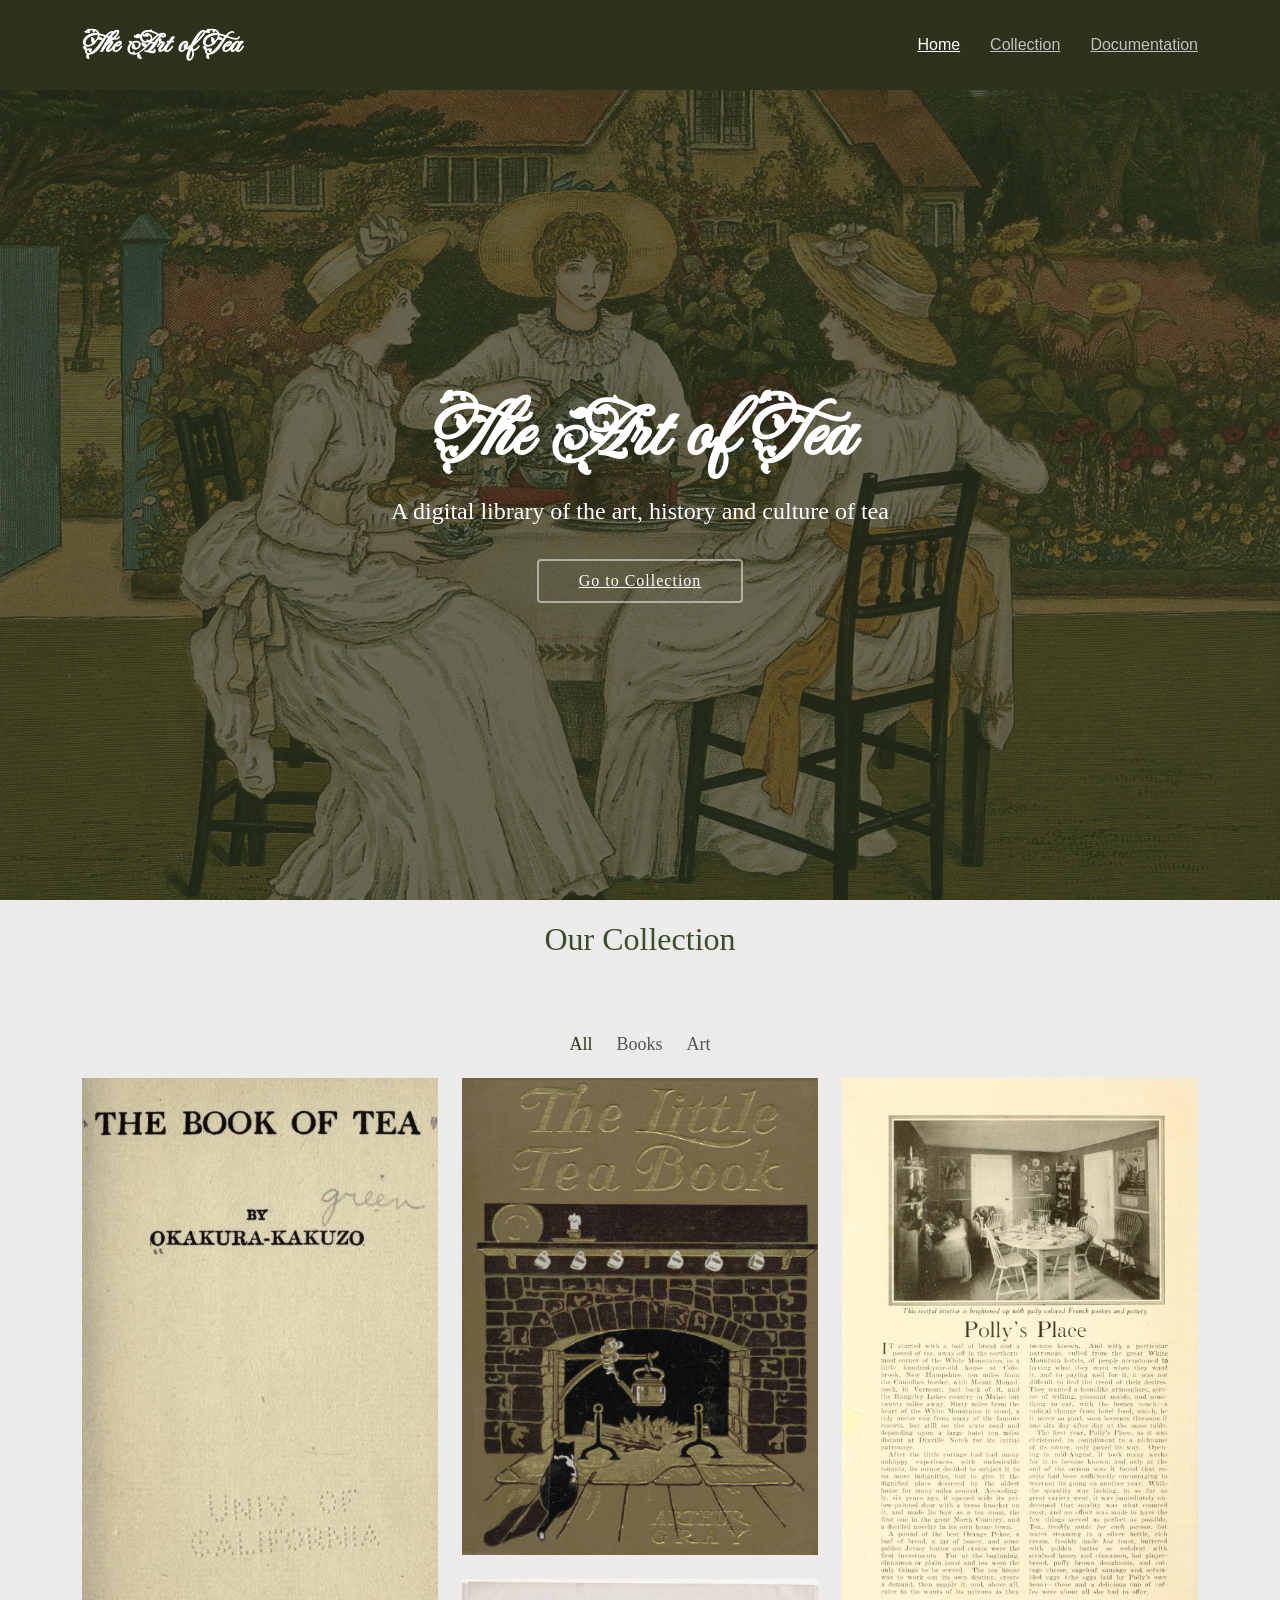
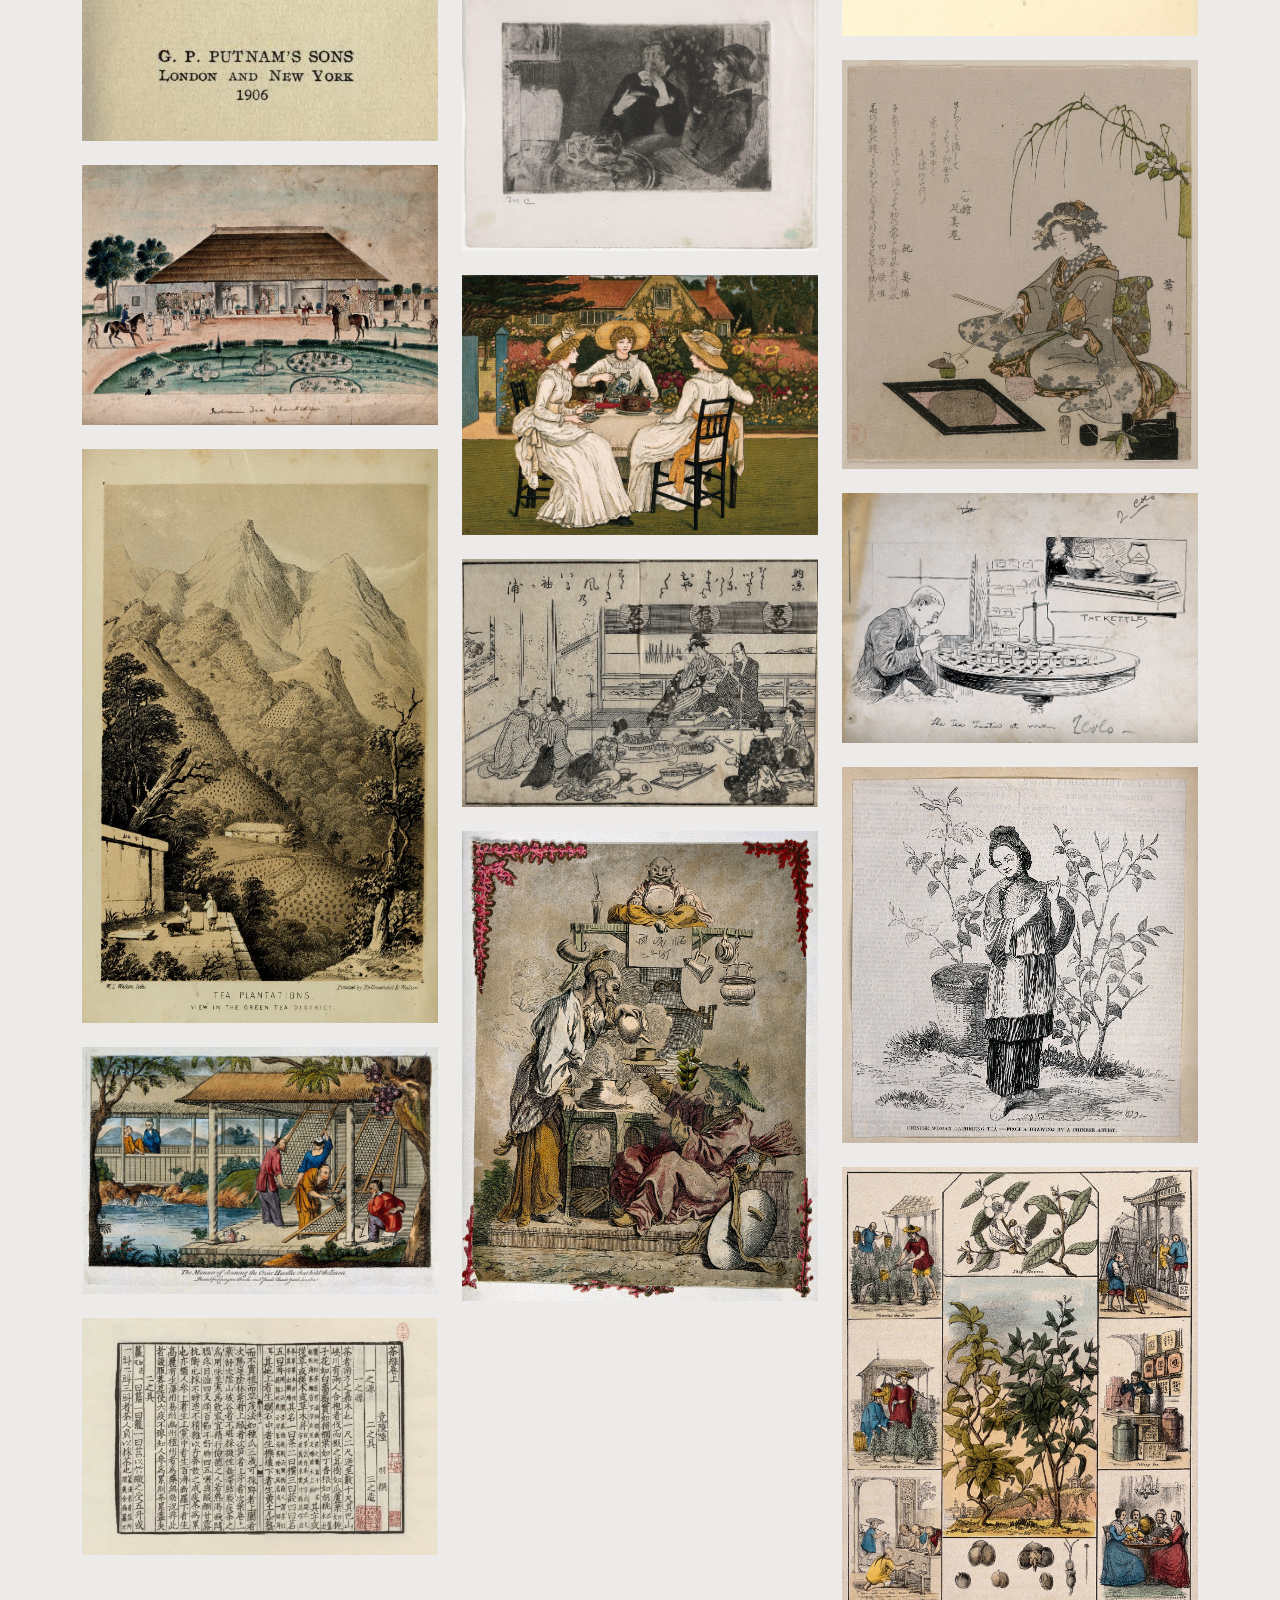
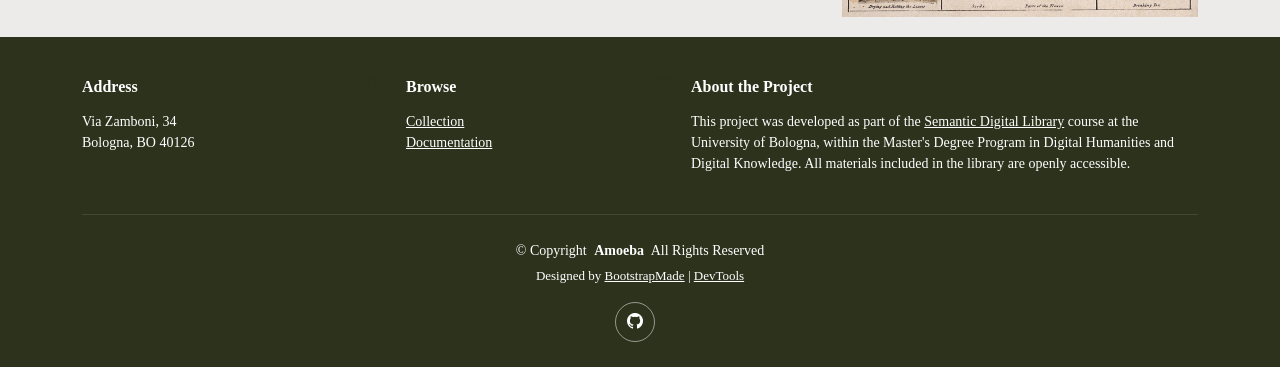
==== commit 94399fc2: "documentation.html" ====
--- a/index.html
+++ b/index.html
@@ -13,9 +13,11 @@
   <link href="assets/img/artoftea_logo.png" rel="apple-touch-icon">
 
   <!-- Fonts -->
-    <link rel="preconnect" href="https://fonts.googleapis.com">
-    <link rel="preconnect" href="https://fonts.gstatic.com" crossorigin>
-    <link href="https://fonts.googleapis.com/css2?family=Alegreya+Sans:ital,wght@0,100;0,300;0,400;0,500;0,700;0,800;0,900;1,100;1,300;1,400;1,500;1,700;1,800;1,900&family=EB+Garamond:ital,wght@0,400..800;1,400..800&family=Fleur+De+Leah&family=Sirivennela&display=swap" rel="stylesheet">
+  <link rel="preconnect" href="https://fonts.googleapis.com">
+  <link rel="preconnect" href="https://fonts.gstatic.com" crossorigin>
+  <link
+    href="https://fonts.googleapis.com/css2?family=Alegreya+Sans:ital,wght@0,100;0,300;0,400;0,500;0,700;0,800;0,900;1,100;1,300;1,400;1,500;1,700;1,800;1,900&family=EB+Garamond:ital,wght@0,400..800;1,400..800&family=Fleur+De+Leah&family=Sirivennela&display=swap"
+    rel="stylesheet">
 
   <!-- Vendor CSS Files -->
   <link href="assets/vendor/bootstrap/css/bootstrap.min.css" rel="stylesheet">
@@ -51,7 +53,7 @@
         <ul>
           <li><a href="#hero" class="active">Home</a></li>
           <li><a href="#collection">Collection</a></li>
-          <li><a href="">Documentation</a></li>
+          <li><a href="documentation.html">Documentation</a></li>
         </ul>
         <i class="mobile-nav-toggle d-xl-none bi bi-list"></i>
       </nav>
@@ -105,19 +107,23 @@
               <div class="portfolio-content h-100">
                 <img src="assets/img/book-cover/bookoftea00okakrich_0009.jpg" class="img-fluid" alt="">
                 <div class="portfolio-info">
+                  <h5 class="sirivennela-regular">Book</h5>
                   <h4>The Book of Tea</h4>
-                  <a id="arTea07" href="viewer.html" title="Reading Nook" class="details-link manifest-selector"><i class="bi bi-book"></i></a>
-                </div>
-              </div>
-            </div><!-- End Portfolio Item -->
-            
+                  <a id="arTea07" href="viewer.html" title="Reading Nook" class="details-link manifest-selector"><i
+                      class="bi bi-book"></i></a>
+                </div>
+              </div>
+            </div><!-- End Portfolio Item -->
+
             <!-- Little Tea Book-->
             <div class="col-lg-4 col-md-6 portfolio-item isotope-item filter-book">
               <div class="portfolio-content h-100">
                 <img src="assets/img/book-cover/littleteabookcover.png" class="img-fluid" alt="">
                 <div class="portfolio-info">
+                  <h5 class="sirivennela-regular">Book</h5>
                   <h4>The Little Tea Book</h4>
-                  <a id="arTea05" href="viewer.html" title="Reading Nook" class="details-link manifest-selector"><i class="bi bi-book"></i></a>
+                  <a id="arTea05" href="viewer.html" title="Reading Nook" class="details-link manifest-selector"><i
+                      class="bi bi-book"></i></a>
                 </div>
               </div>
             </div><!-- End Portfolio Item -->
@@ -127,8 +133,10 @@
               <div class="portfolio-content h-100">
                 <img src="assets/img/book-cover/tearoombooklet-cover.jpg" class="img-fluid" alt="">
                 <div class="portfolio-info">
+                  <h5 class="sirivennela-regular">Book</h5>
                   <h4>The Tea Room Booklet</h4>
-                  <a id="arTea08" href="viewer.html" title="Reading Nook" class="details-link manifest-selector"><i class="bi bi-book"></i></a>
+                  <a id="arTea08" href="viewer.html" title="Reading Nook" class="details-link manifest-selector"><i
+                      class="bi bi-book"></i></a>
                 </div>
               </div>
             </div><!-- End Portfolio Item -->
@@ -138,8 +146,10 @@
               <div class="portfolio-content h-100">
                 <img src="Resources/Images/LydiaHerMother.jpg" class="img-fluid" alt="">
                 <div class="portfolio-info">
+                  <h5 class="sirivennela-regular">Art</h5>
                   <h4>Lydia and Her Mother at Tea</h4>
-                  <a id="arTea04" href="viewer.html" title="Reading Nook" class="details-link manifest-selector"><i class="bi bi-book"></i></a>
+                  <a id="arTea04" href="viewer.html" title="Reading Nook" class="details-link manifest-selector"><i
+                      class="bi bi-brush"></i></a>
                 </div>
               </div>
             </div><!-- End Portfolio Item -->
@@ -149,8 +159,10 @@
               <div class="portfolio-content h-100">
                 <img src="Resources/Images/Japanese-WomanPerformingTea.jpg" class="img-fluid" alt="">
                 <div class="portfolio-info">
+                  <h5 class="sirivennela-regular">Art</h5>
                   <h4>Japanese Woman Performing Tea Ceremony</h4>
-                  <a id="arTea03" href="viewer.html" title="Reading Nook" class="details-link manifest-selector"><i class="bi bi-book"></i></a>
+                  <a id="arTea03" href="viewer.html" title="Reading Nook" class="details-link manifest-selector"><i
+                      class="bi bi-brush"></i></a>
                 </div>
               </div>
             </div><!-- End Portfolio Item -->
@@ -160,8 +172,10 @@
               <div class="portfolio-content h-100">
                 <img src="Resources/Images/Indianteaplantation.jpg" class="img-fluid" alt="">
                 <div class="portfolio-info">
+                  <h5 class="sirivennela-regular">Art</h5>
                   <h4>Indian Tea Plantation</h4>
-                  <a id="arTea09" href="viewer.html" title="Reading Nook" class="details-link manifest-selector"><i class="bi bi-book"></i></a>
+                  <a id="arTea09" href="viewer.html" title="Reading Nook" class="details-link manifest-selector"><i
+                      class="bi bi-brush"></i></a>
                 </div>
               </div>
             </div><!-- End Portfolio Item -->
@@ -171,8 +185,10 @@
               <div class="portfolio-content h-100">
                 <img src="Resources/Images/Threeyoungwoman.jpg" class="img-fluid" alt="">
                 <div class="portfolio-info">
-                  <h4>Three Young Women</h4>
-                  <a id="arTea01" href="viewer.html" title="Reading Nook" class="details-link manifest-selector"><i class="bi bi-book"></i></a>
+                  <h5 class="sirivennela-regular">Art</h5>
+                  <h4>Afternoon Tea</h4>
+                  <a id="arTea01" href="viewer.html" title="Reading Nook" class="details-link manifest-selector"><i
+                      class="bi bi-brush"></i></a>
                 </div>
               </div>
             </div><!-- End Portfolio Item -->
@@ -182,8 +198,10 @@
               <div class="portfolio-content h-100">
                 <img src="assets/img/book-cover/journeytoteacoun00fort_0006.jpg" class="img-fluid" alt="">
                 <div class="portfolio-info">
+                  <h5 class="sirivennela-regular">Book</h5>
                   <h4>A Journey to the Tea Countries of China</h4>
-                  <a id="arTea06" href="viewer.html" title="Reading Nook" class="details-link manifest-selector"><i class="bi bi-book"></i></a>
+                  <a id="arTea06" href="viewer.html" title="Reading Nook" class="details-link manifest-selector"><i
+                      class="bi bi-book"></i></a>
                 </div>
               </div>
             </div><!-- End Portfolio Item -->
@@ -193,8 +211,10 @@
               <div class="portfolio-content h-100">
                 <img src="Resources/Images/English-mantastingtea-1890.jpg" class="img-fluid" alt="">
                 <div class="portfolio-info">
+                  <h5 class="sirivennela-regular">Art</h5>
                   <h4>A Man Tasting Tea</h4>
-                  <a id="arTea02" href="viewer.html" title="Reading Nook" class="details-link manifest-selector"><i class="bi bi-book"></i></a>
+                  <a id="arTea02" href="viewer.html" title="Reading Nook" class="details-link manifest-selector"><i
+                      class="bi bi-brush"></i></a>
                 </div>
               </div>
             </div><!-- End Portfolio Item -->
@@ -202,10 +222,12 @@
             <!-- A Tea House Scene -->
             <div class="col-lg-4 col-md-6 portfolio-item isotope-item filter-art">
               <div class="portfolio-content h-100">
-                <img src="Resources/Images/-Atea-housescene:-[1815].jpg" class="img-fluid" alt="">
-                <div class="portfolio-info">
+                <img src="Resources/Images/Japanese-teahousesceneevening-[1815].jpg" class="img-fluid" alt="">
+                <div class="portfolio-info">
+                  <h5 class="sirivennela-regular">Art</h5>
                   <h4>A Tea House Scene</h4>
-                  <a id="arTea10" href="viewer.html" title="Reading Nook" class="details-link manifest-selector"><i class="bi bi-book"></i></a>
+                  <a id="arTea10" href="viewer.html" title="Reading Nook" class="details-link manifest-selector"><i
+                      class="bi bi-brush"></i></a>
                 </div>
               </div>
             </div><!-- End Portfolio Item -->
@@ -215,8 +237,10 @@
               <div class="portfolio-content h-100">
                 <img src="Resources/Images/English-Chinesewomanpicking-[1857].jpg" class="img-fluid" alt="">
                 <div class="portfolio-info">
+                  <h5 class="sirivennela-regular">Art</h5>
                   <h4>Chinese Woman Picking Tea Leaves</h4>
-                  <a id="arTea11" href="viewer.html" title="Reading Nook" class="details-link manifest-selector"><i class="bi bi-book"></i></a>
+                  <a id="arTea11" href="viewer.html" title="Reading Nook" class="details-link manifest-selector"><i
+                      class="bi bi-brush"></i></a>
                 </div>
               </div>
             </div><!-- End Portfolio Item -->
@@ -226,8 +250,10 @@
               <div class="portfolio-content h-100">
                 <img src="Resources/Images/Boucher-manpourstea.jpg" class="img-fluid" alt="">
                 <div class="portfolio-info">
+                  <h5 class="sirivennela-regular">Art</h5>
                   <h4>A Man Pours Tea for Resting Chinese Warrior</h4>
-                  <a id="arTea12" href="viewer.html" title="Reading Nook" class="details-link manifest-selector"><i class="bi bi-book"></i></a>
+                  <a id="arTea12" href="viewer.html" title="Reading Nook" class="details-link manifest-selector"><i
+                      class="bi bi-brush"></i></a>
                 </div>
               </div>
             </div><!-- End Portfolio Item -->
@@ -237,8 +263,10 @@
               <div class="portfolio-content h-100">
                 <img src="Resources/Images/English-Chineseteaplantation.jpg" class="img-fluid" alt="">
                 <div class="portfolio-info">
+                  <h5 class="sirivennela-regular">Art</h5>
                   <h4>A Chinese Tea Plantation</h4>
-                  <a id="arTea13" href="viewer.html" title="Reading Nook" class="details-link manifest-selector"><i class="bi bi-book"></i></a>
+                  <a id="arTea13" href="viewer.html" title="Reading Nook" class="details-link manifest-selector"><i
+                      class="bi bi-brush"></i></a>
                 </div>
               </div>
             </div><!-- End Portfolio Item -->
@@ -248,19 +276,23 @@
               <div class="portfolio-content h-100">
                 <img src="Resources/Images/English-teaplantCamellia-[c 1840].jpg" class="img-fluid" alt="">
                 <div class="portfolio-info">
+                  <h5 class="sirivennela-regular">Art</h5>
                   <h4>A Tea Plant (Camellia Sinensis)</h4>
-                  <a id="arTea14" href="viewer.html" title="Reading Nook" class="details-link manifest-selector"><i class="bi bi bi-book"></i></a>
-                </div>
-              </div>
-            </div><!-- End Portfolio Item -->
-                        
+                  <a id="arTea14" href="viewer.html" title="Reading Nook" class="details-link manifest-selector"><i
+                      class="bi bi bi-brush"></i></a>
+                </div>
+              </div>
+            </div><!-- End Portfolio Item -->
+
             <!-- The Classic of Tea -->
             <div class="col-lg-4 col-md-6 portfolio-item isotope-item filter-book">
               <div class="portfolio-content h-100">
                 <img src="assets/img/book-cover/classicoftea-cover.webp" class="img-fluid" alt="">
                 <div class="portfolio-info">
-                  <h4>The Classic of Tea - Translation by Student of Tea</h4>
-                  <a href="https://www.studentoftea.com/p/the-classic-of-tea-and-its-english-translation" title="Student of Tea" class="details-link" target="_blank"><i class="bi bi bi-book"></i></a>
+                  <h5 class="sirivennela-regular">External Online Text</h5>
+                  <h4>The Classic of Tea - English Translation by Student of Tea</h4>
+                  <a href="https://www.studentoftea.com/p/the-classic-of-tea-and-its-english-translation"
+                    title="Student of Tea" class="details-link" target="_blank"><i class="bi bi bi-book"></i></a>
                 </div>
               </div>
             </div><!-- End Portfolio Item -->
@@ -280,11 +312,10 @@
     <div class="container">
       <div class="row gy-3">
         <div class="col-lg-3 col-md-6 d-flex">
-          <i class="bi bi-geo-alt icon"></i>
           <div class="address">
             <h4>Address</h4>
-            <p>A108 Adam Street</p>
-            <p>New York, NY 535022</p>
+            <p>Via Zamboni, 34</p>
+            <p>Bologna, BO 40126</p>
             <p></p>
           </div>
 
@@ -293,53 +324,48 @@
         <div class="col-lg-3 col-md-6 d-flex">
           <i class="bi bi-telephone icon"></i>
           <div>
-            <h4>Contact</h4>
+            <h4>Browse</h4>
             <p>
-              <strong>Phone:</strong> <span>+1 5589 55488 55</span><br>
-              <strong>Email:</strong> <span>info@example.com</span><br>
+              <a href="#collection">Collection</a><br>
+              <a href="documentation.html">Documentation</a>
             </p>
           </div>
         </div>
 
-        <div class="col-lg-3 col-md-6 d-flex">
+        <div class="col-lg-6 col-md-6 d-flex">
           <i class="bi bi-clock icon"></i>
           <div>
-            <h4>Opening Hours</h4>
-            <p>
-              <strong>Mon-Sat:</strong> <span>11AM - 23PM</span><br>
-              <strong>Sunday</strong>: <span>Closed</span>
+            <h4>About the Project</h4>
+            <p> This project was developed as part of the <a
+                href="https://www.unibo.it/en/study/course-units-transferable-skills-moocs/course-unit-catalogue/course-unit/2025/424786/orariolezioni">Semantic
+                Digital Library</a> course at the University of Bologna, within the Master's Degree Program in Digital
+              Humanities and Digital Knowledge. All materials included in the library are openly accessible.
             </p>
           </div>
         </div>
-
-        <div class="col-lg-3 col-md-6">
-          <h4>Follow Us</h4>
-          <div class="social-links d-flex">
-            <a href="#" class="twitter"><i class="bi bi-twitter-x"></i></a>
-            <a href="#" class="facebook"><i class="bi bi-facebook"></i></a>
-            <a href="#" class="instagram"><i class="bi bi-instagram"></i></a>
-            <a href="#" class="linkedin"><i class="bi bi-linkedin"></i></a>
-          </div>
+      </div>
+
+
+      <div class="container copyright text-center mt-4 align-items-center">
+        <p>© <span>Copyright</span> <strong class="px-1 sitename">Amoeba</strong> <span>All Rights Reserved</span></p>
+        <div class="credits">
+          Designed by <a href="https://bootstrapmade.com/">BootstrapMade</a> | <a
+            href="https://bootstrapmade.com/tools/">DevTools</a>
+        </div>
+        <div class="social-links d-flex justify-content-center mt-3">
+          <a href="https://github.com/the-art-of-tea/The-Art-Of-Tea" class="github">
+            <i class="bi bi-github"></i>
+          </a>
         </div>
 
       </div>
     </div>
 
-    <div class="container copyright text-center mt-4">
-      <p>© <span>Copyright</span> <strong class="px-1 sitename">Amoeba</strong> <span>All Rights Reserved</span></p>
-      <div class="credits">
-        <!-- All the links in the footer should remain intact. -->
-        <!-- You can delete the links only if you've purchased the pro version. -->
-        <!-- Licensing information: https://bootstrapmade.com/license/ -->
-        <!-- Purchase the pro version with working PHP/AJAX contact form: [buy-url] -->
-        Designed by <a href="https://bootstrapmade.com/">BootstrapMade</a> | <a href="https://bootstrapmade.com/tools/">DevTools</a>
-      </div>
-    </div>
-
   </footer>
 
   <!-- Scroll Top -->
-  <a href="#" id="scroll-top" class="scroll-top d-flex align-items-center justify-content-center"><i class="bi bi-arrow-up-short"></i></a>
+  <a href="#" id="scroll-top" class="scroll-top d-flex align-items-center justify-content-center"><i
+      class="bi bi-arrow-up-short"></i></a>
 
   <!-- Preloader -->
   <div id="preloader"></div>
@@ -356,18 +382,18 @@
   <!-- Main JS File -->
   <script src="assets/js/main.js"></script>
 
-    <script>
-        const artTeaItem = document.querySelectorAll(".manifest-selector");
-        console.log(artTeaItem)
-        artTeaItem.forEach(link => {
-          link.addEventListener("click", () => {
-            const itemID = link.getAttribute("id");
-            console.log("Setting manifestID:", itemID);
-            localStorage.setItem("manifestID", itemID);
-            console.log(localStorage.getItem("manifestID"));
-          });
-        });
-    </script>
+  <script>
+    const artTeaItem = document.querySelectorAll(".manifest-selector");
+    console.log(artTeaItem)
+    artTeaItem.forEach(link => {
+      link.addEventListener("click", () => {
+        const itemID = link.getAttribute("id");
+        console.log("Setting manifestID:", itemID);
+        localStorage.setItem("manifestID", itemID);
+        console.log(localStorage.getItem("manifestID"));
+      });
+    });
+  </script>
 
 </body>
 
--- a/assets/css/main.css
+++ b/assets/css/main.css
@@ -13,8 +13,8 @@
 /* Fonts */
 :root {
   --default-font: "EB+Garamond", serif;
-  --heading-font: "Fleur+De+Leah",  serif;
-  --nav-font: "Alegreya+Sans",  sans-serif;
+  --heading-font: "Fleur+De+Leah", serif;
+  --nav-font: "Alegreya+Sans", sans-serif;
 }
 
 .fleur-de-leah-regular {
@@ -122,23 +122,35 @@
 
 
 /* Global Colors - The following color variables are used throughout the website. Updating them here will change the color scheme of the entire website */
-:root { 
-  --background-color: #ECEBE9; /* Background color for the entire website, including individual sections */
-  --default-color: #555555; /* Default color used for the majority of the text content across the entire website */
-  --heading-color: #3C4D2D; /* Color for headings, subheadings and title throughout the website */
-  --accent-color: #2c321c; /* Accent color that represents your brand on the website. It's used for buttons, links, and other elements that need to stand out */
-  --surface-color: #F4F6F4; /* The surface color is used as a background of boxed elements within sections, such as cards, icon boxes, or other elements that require a visual separation from the global background. */
-  --contrast-color: #ffffff; /* Contrast color for text, ensuring readability against backgrounds of accent, heading, or default colors. */
+:root {
+  --background-color: #ECEBE9;
+  /* Background color for the entire website, including individual sections */
+  --default-color: #555555;
+  /* Default color used for the majority of the text content across the entire website */
+  --heading-color: #3C4D2D;
+  /* Color for headings, subheadings and title throughout the website */
+  --accent-color: #2c321c;
+  /* Accent color that represents your brand on the website. It's used for buttons, links, and other elements that need to stand out */
+  --surface-color: #F4F6F4;
+  /* The surface color is used as a background of boxed elements within sections, such as cards, icon boxes, or other elements that require a visual separation from the global background. */
+  --contrast-color: #ffffff;
+  /* Contrast color for text, ensuring readability against backgrounds of accent, heading, or default colors. */
 }
 
 /* Nav Menu Colors - The following color variables are used specifically for the navigation menu. They are separate from the global colors to allow for more customization options */
 :root {
-  --nav-color: rgba(255, 255, 255, 0.7);  /* The default color of the main navmenu links */
-  --nav-hover-color: #ffffff; /* Applied to main navmenu links when they are hovered over or active */
-  --nav-mobile-background-color: #2c321c; /* Used as the background color for mobile navigation menu */
-  --nav-dropdown-background-color: #2c321c; /* Used as the background color for dropdown items that appear when hovering over primary navigation items */
-  --nav-dropdown-color: rgba(255, 255, 255, 0.7); /* Used for navigation links of the dropdown items in the navigation menu. */
-  --nav-dropdown-hover-color: #ffffff; /* Similar to --nav-hover-color, this color is applied to dropdown navigation links when they are hovered over. */
+  --nav-color: rgba(255, 255, 255, 0.7);
+  /* The default color of the main navmenu links */
+  --nav-hover-color: #ffffff;
+  /* Applied to main navmenu links when they are hovered over or active */
+  --nav-mobile-background-color: #2c321c;
+  /* Used as the background color for mobile navigation menu */
+  --nav-dropdown-background-color: #2c321c;
+  /* Used as the background color for dropdown items that appear when hovering over primary navigation items */
+  --nav-dropdown-color: rgba(255, 255, 255, 0.7);
+  /* Used for navigation links of the dropdown items in the navigation menu. */
+  --nav-dropdown-hover-color: #ffffff;
+  /* Similar to --nav-hover-color, this color is applied to dropdown navigation links when they are hovered over. */
 }
 
 /* Color Presets - These classes override global colors when applied to any section or element, providing reuse of the sam color scheme. */
@@ -172,13 +184,13 @@
 
 a {
   color: var(--accent-color);
-  text-decoration: none;
+  text-decoration: underline;
   transition: 0.3s;
 }
 
 a:hover {
   color: color-mix(in srgb, var(--accent-color), transparent 25%);
-  text-decoration: none;
+  text-decoration: underline;
 }
 
 h1,
@@ -190,58 +202,6 @@
   color: var(--heading-color);
   font-family: var(--heading-font);
 }
-
-/* PHP Email Form Messages
-------------------------------*/
-/* .php-email-form .error-message {
-  display: none;
-  background: #df1529;
-  color: #ffffff;
-  text-align: left;
-  padding: 15px;
-  margin-bottom: 24px;
-  font-weight: 600;
-}
-
-.php-email-form .sent-message {
-  display: none;
-  color: #ffffff;
-  background: #059652;
-  text-align: center;
-  padding: 15px;
-  margin-bottom: 24px;
-  font-weight: 600;
-}
-
-.php-email-form .loading {
-  display: none;
-  background: var(--surface-color);
-  text-align: center;
-  padding: 15px;
-  margin-bottom: 24px;
-}
-
-.php-email-form .loading:before {
-  content: "";
-  display: inline-block;
-  border-radius: 50%;
-  width: 24px;
-  height: 24px;
-  margin: 0 10px -6px 0;
-  border: 3px solid var(--accent-color);
-  border-top-color: var(--surface-color);
-  animation: php-email-form-loading 1s linear infinite;
-}
-
-@keyframes php-email-form-loading {
-  0% {
-    transform: rotate(0deg);
-  }
-
-  100% {
-    transform: rotate(360deg);
-  }
-} */
 
 /*--------------------------------------------------------------
 # Global Header
@@ -556,13 +516,18 @@
   transition: 0.3s;
 }
 
-.footer .social-links a:hover {
-  color: var(--contrast-color);
+.footer .social-links {
+  color: color-mix(in srgb, var(--contrast-color)) !important;
   border-color: var(--contrast-color);
 }
 
 .footer a {
   color: var(--default-color);
+}
+
+.footer a:hover {
+  color: color-mix(in srgb, var(--contrast-color), transparent 25%) !important;
+  text-decoration: underline;
 }
 
 .footer .copyright {
@@ -665,13 +630,20 @@
   position: relative;
 }
 
+.page-title p {
+  font-size: 45px;
+  font-weight: 400;
+  color: #212514;
+}
+
+
 .page-title .heading {
   padding: 80px 0;
   border-top: 1px solid color-mix(in srgb, var(--default-color), transparent 90%);
 }
 
 .page-title .heading h1 {
-  font-size: 38px;
+  font-size: 60px;
   font-weight: 700;
 }
 
@@ -700,6 +672,33 @@
   color: color-mix(in srgb, var(--default-color), transparent 70%);
 }
 
+.page-title img {
+  position: absolute;
+  inset: 0;
+  display: block;
+  width: 100%;
+  height: 100%;
+  object-fit: cover;
+  z-index: 1;
+  object-position: center 30%
+}
+
+.page-title::before {
+  content: "";
+  /* background: color-mix(in srgb, var(--background-color), transparent 30%); */
+  background: #b2b4aec8;
+  position: absolute;
+  inset: 0;
+  z-index: 2;
+}
+
+.page-title .heading {
+  padding: 80px 0;
+  border-top: 1px solid color-mix(in srgb, var(--default-color), transparent 90%);
+  position: relative;
+  z-index: 3;
+}
+
 /*--------------------------------------------------------------
 # Global Sections
 --------------------------------------------------------------*/
@@ -707,7 +706,7 @@
 .section {
   color: var(--default-color);
   background-color: var(--background-color);
-  padding: 60px 0;
+  padding: 20px 0;
   scroll-margin-top: 90px;
   overflow: clip;
 }
@@ -1097,28 +1096,6 @@
   transition: 0.3s;
 }
 
-.portfolio .portfolio-content .portfolio-info {
-  opacity: 0;
-  position: absolute;
-  inset: 0;
-  z-index: 3;
-  transition: all ease-in-out 0.3s;
-  background: color-mix(in srgb, var(--heading-color), transparent 30%);
-  padding: 15px;
-}
-
-.portfolio .portfolio-content .portfolio-info h4 {
-  font-size: 20px;
-  padding: 5px 10px;
-  font-weight: 400;
-  color: #ffffff;
-  /* display: inline-block; */
-  /* background-color: var(--heading-color); */
-  text-align: center;
-  align-content: center;
-  justify-content: center;
-}
-
 .portfolio .portfolio-content .portfolio-info p {
   position: absolute;
   bottom: 10px;
@@ -1131,35 +1108,72 @@
   color: rgba(255, 255, 255, 0.8);
 }
 
-.portfolio .portfolio-content .portfolio-info .preview-link,
+
+.portfolio .portfolio-content .portfolio-info {
+  opacity: 0;
+  position: absolute;
+  inset: 0;
+  z-index: 3;
+  transition: all ease-in-out 0.3s;
+  background: color-mix(in srgb, var(--heading-color), transparent 30%);
+  padding: 15px;
+  display: flex;
+  flex-direction: column;
+  align-items: center;
+  justify-content: center;
+}
+
+.portfolio .portfolio-content .portfolio-info h5 {
+  font-size: 25px;
+  padding: 5px 10px;
+  font-weight: 400;
+  color: #ffffff;
+  text-align: center;
+  margin: 0 0 10px 0;
+  max-width: 90%;
+}
+
+.portfolio .portfolio-content .portfolio-info h4 {
+  font-size: 22px;
+  padding: 5px 10px;
+  font-weight: 400;
+  color: #ffffff;
+  text-align: center;
+  align-content: center;
+  justify-content: center;
+  margin: 0 0 20px 0;
+  max-width: 90%;
+}
+
 .portfolio .portfolio-content .portfolio-info .details-link {
-  position: absolute;
-  left: calc(50% - 40px);
-  font-size: 26px;
-  top: calc(50% - 14px);
+  position: relative;
+  left: 0;
+  top: 0;
+  transform: none;
+  font-size: 34px;
+  line-height: 0;
   color: #fff;
   transition: 0.3s;
-  line-height: 1.2;
-  align-content: center;
-}
-
-.portfolio .portfolio-content .portfolio-info .preview-link:hover,
+}
+
 .portfolio .portfolio-content .portfolio-info .details-link:hover {
   color: var(--accent-color);
 }
 
-.portfolio .portfolio-content .portfolio-info .details-link {
-  left: 50%;
-  font-size: 34px;
-  line-height: 0;
-}
-
 .portfolio .portfolio-content:hover .portfolio-info {
   opacity: 1;
 }
 
 .portfolio .portfolio-content:hover img {
   transform: scale(1.1);
+}
+
+.portfolio-info a {
+  color: #3c4d2dbe;
+}
+
+.portfolio-info a:hover {
+  color: var(--heading-color);
 }
 
 /*--------------------------------------------------------------
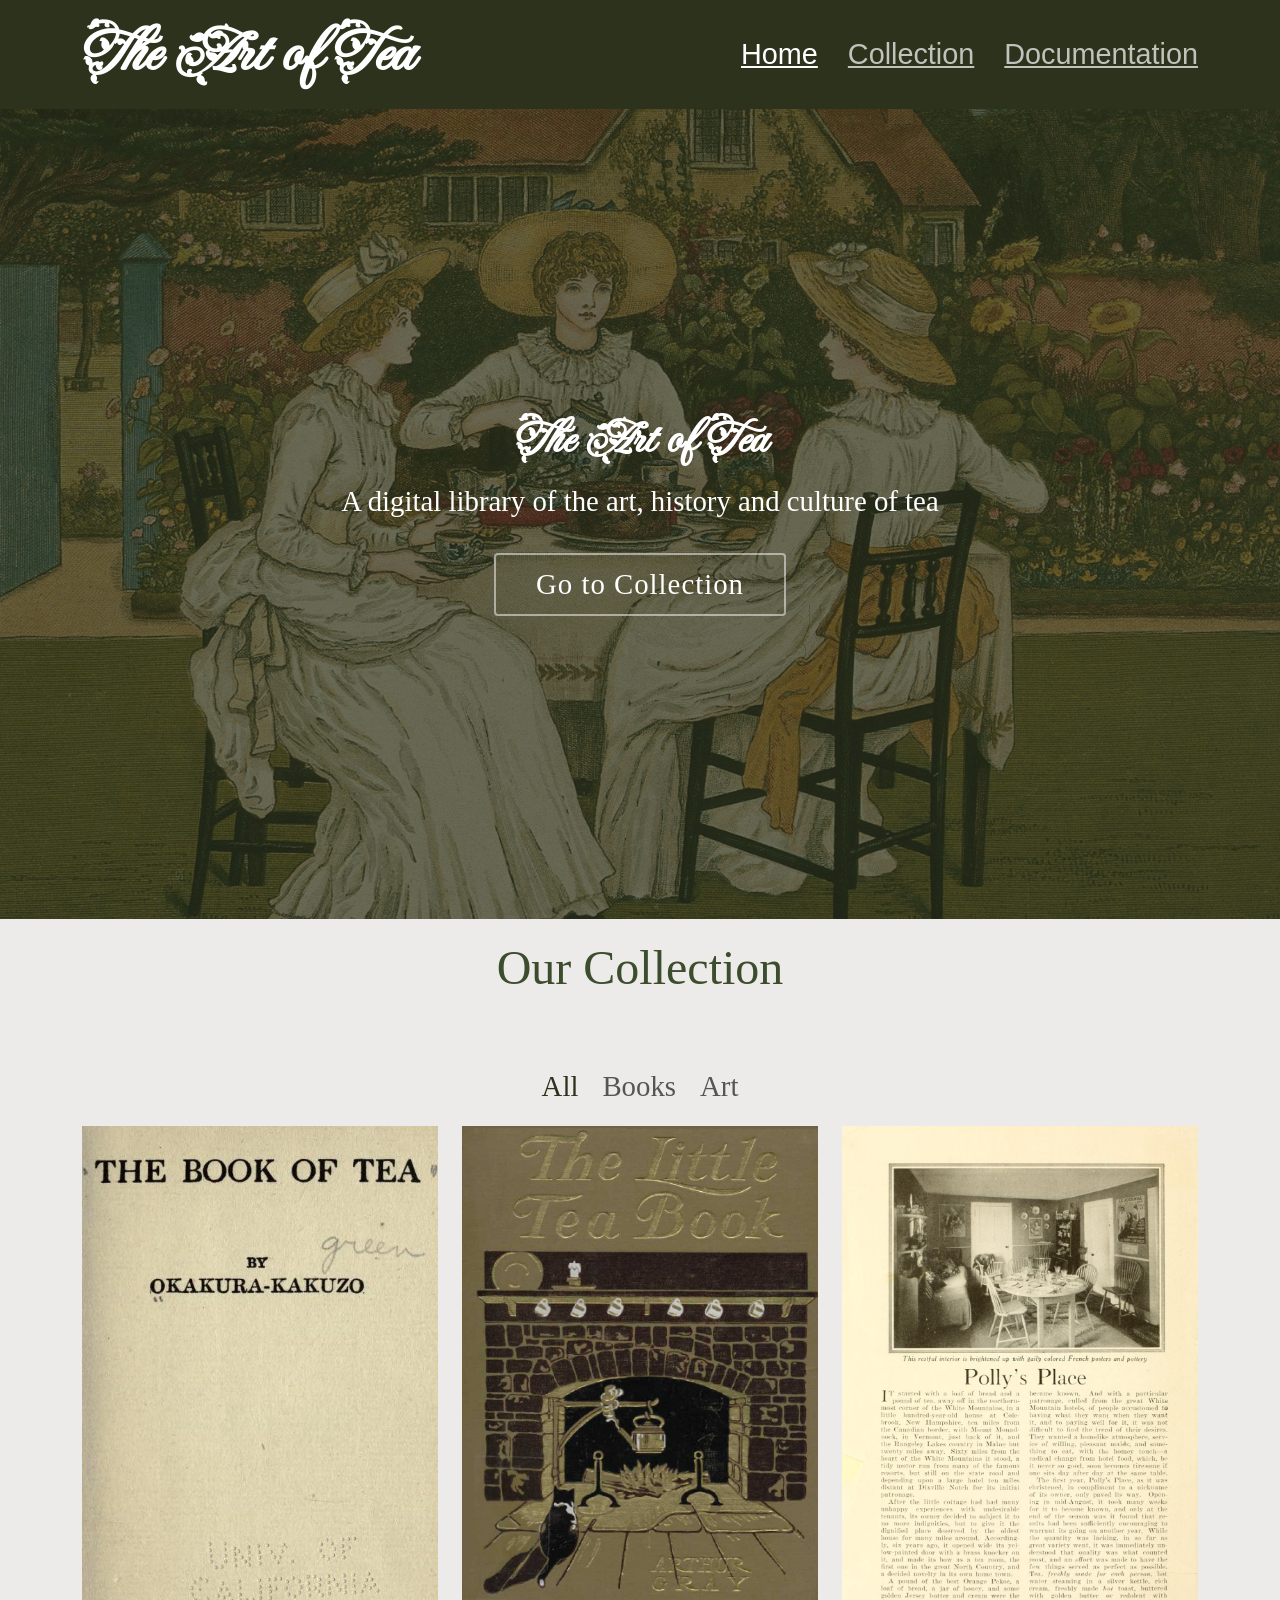
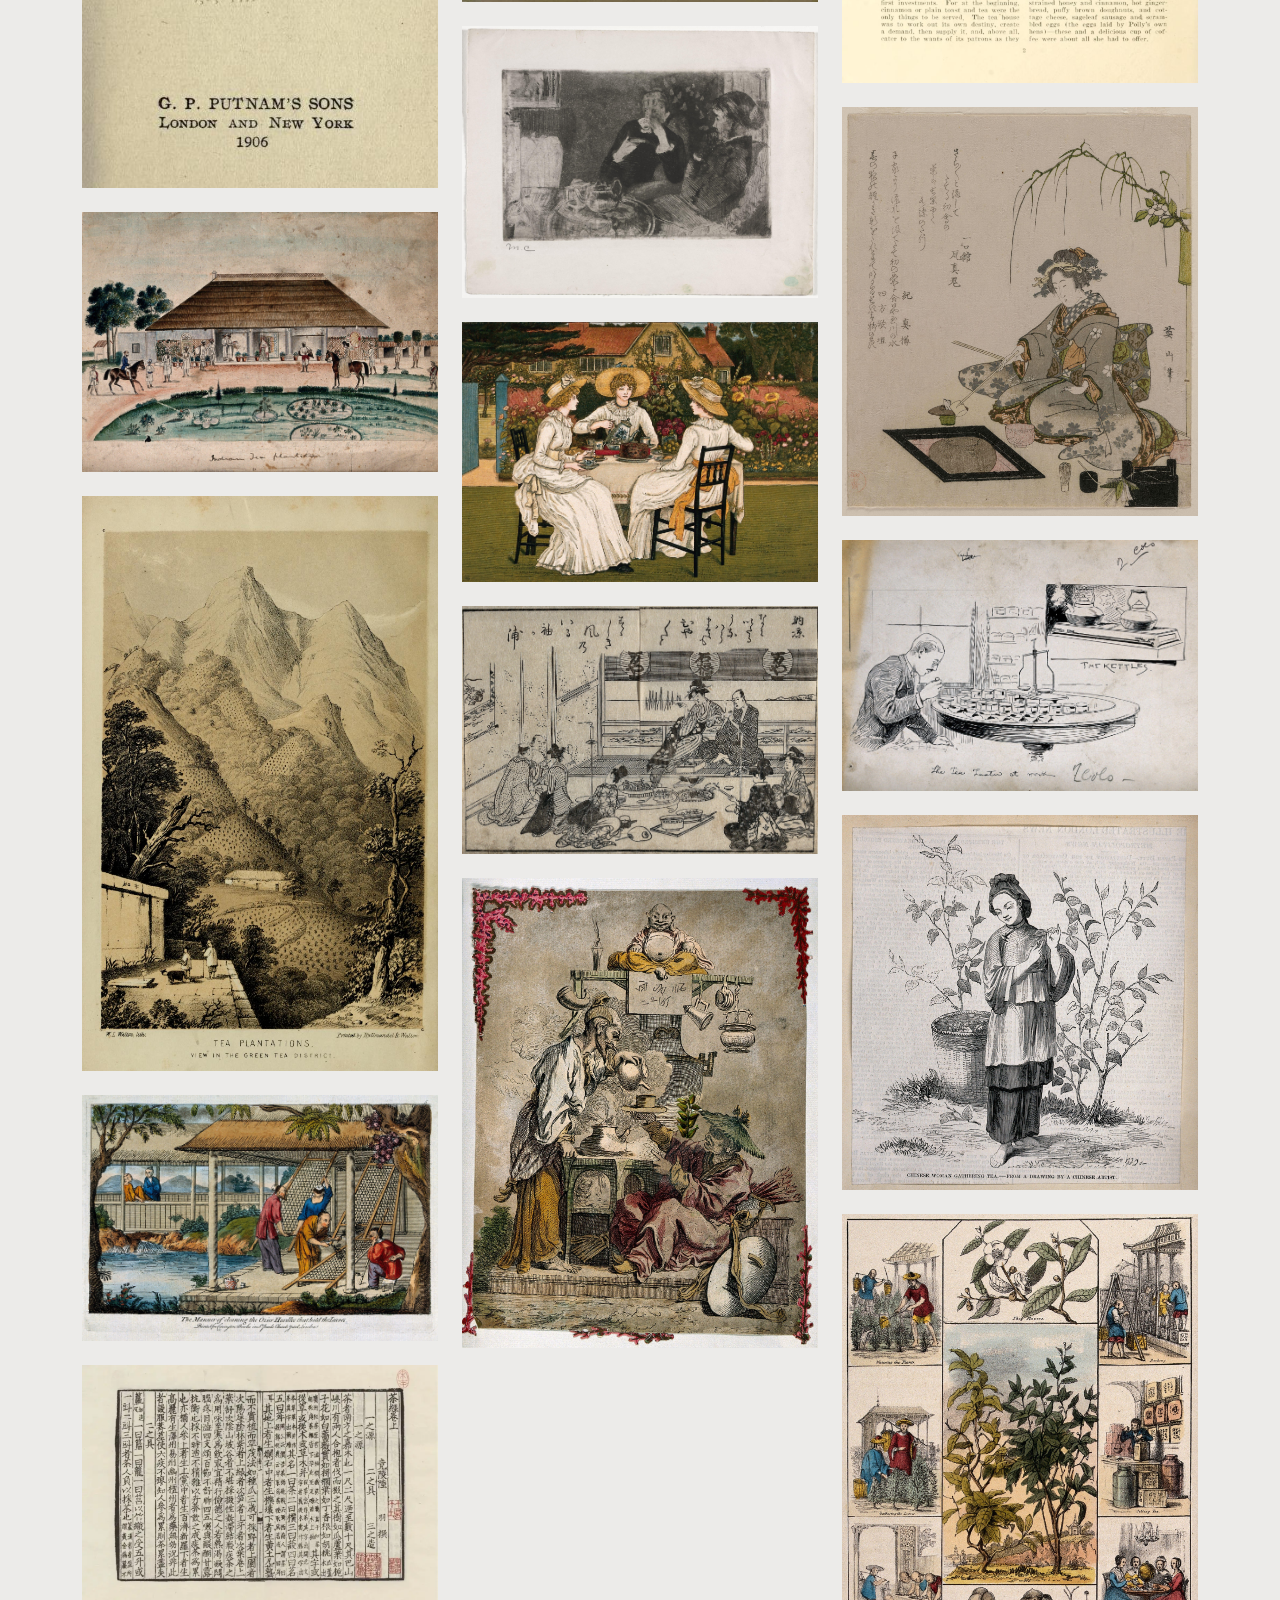
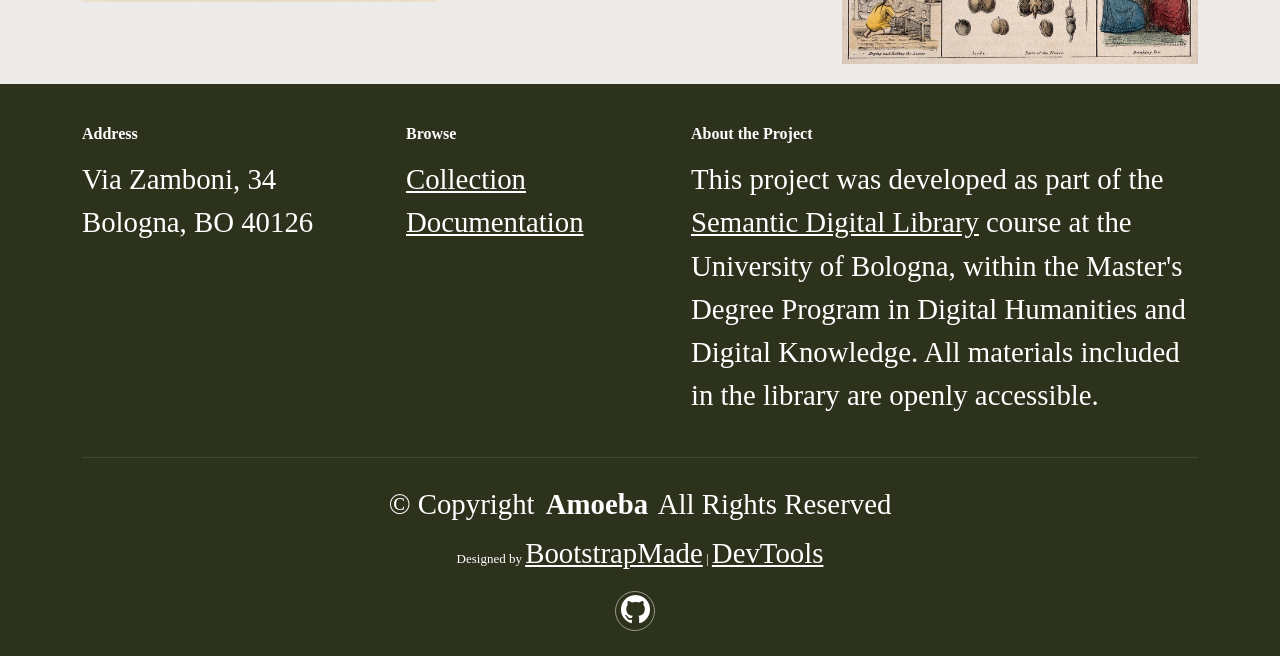
==== commit e282efc3: "fixed the font size of the navbar" ====
--- a/index.html
+++ b/index.html
@@ -73,7 +73,7 @@
           <div class="col-lg-8">
             <h2 class="fleur-de-leah-regular">The Art of Tea</h2>
             <p>A digital library of the art, history and culture of tea</p>
-            <a href="#collection" class="btn-get-started">Go to Collection</a>
+            <a href="#collection" class="btn-get-started" style="text-decoration: none !important;">Go to Collection</a>
           </div>
         </div>
       </div>
--- a/assets/css/main.css
+++ b/assets/css/main.css
@@ -203,6 +203,47 @@
   font-family: var(--heading-font);
 }
 
+/* ===== TABLET (≥768px) ===== */
+
+@media (min-width: 768px) {
+
+  h1 {
+    font-size: 3rem !important;
+  }
+
+  h2 {
+    font-size: 2.4rem !important;
+  }
+
+  p,
+  li,
+  a {
+    font-size: 1.3rem !important;
+  }
+}
+
+
+/* ===== DESKTOP (≥1024px) ===== */
+
+@media (min-width: 1024px) {
+
+  h1 {
+    font-size: 4rem !important;
+  }
+
+  h2 {
+    font-size: 3rem !important;
+  }
+
+  p,
+  li,
+  a {
+    font-size: 1.8rem !important;
+  }
+}
+
+
+
 /*--------------------------------------------------------------
 # Global Header
 --------------------------------------------------------------*/
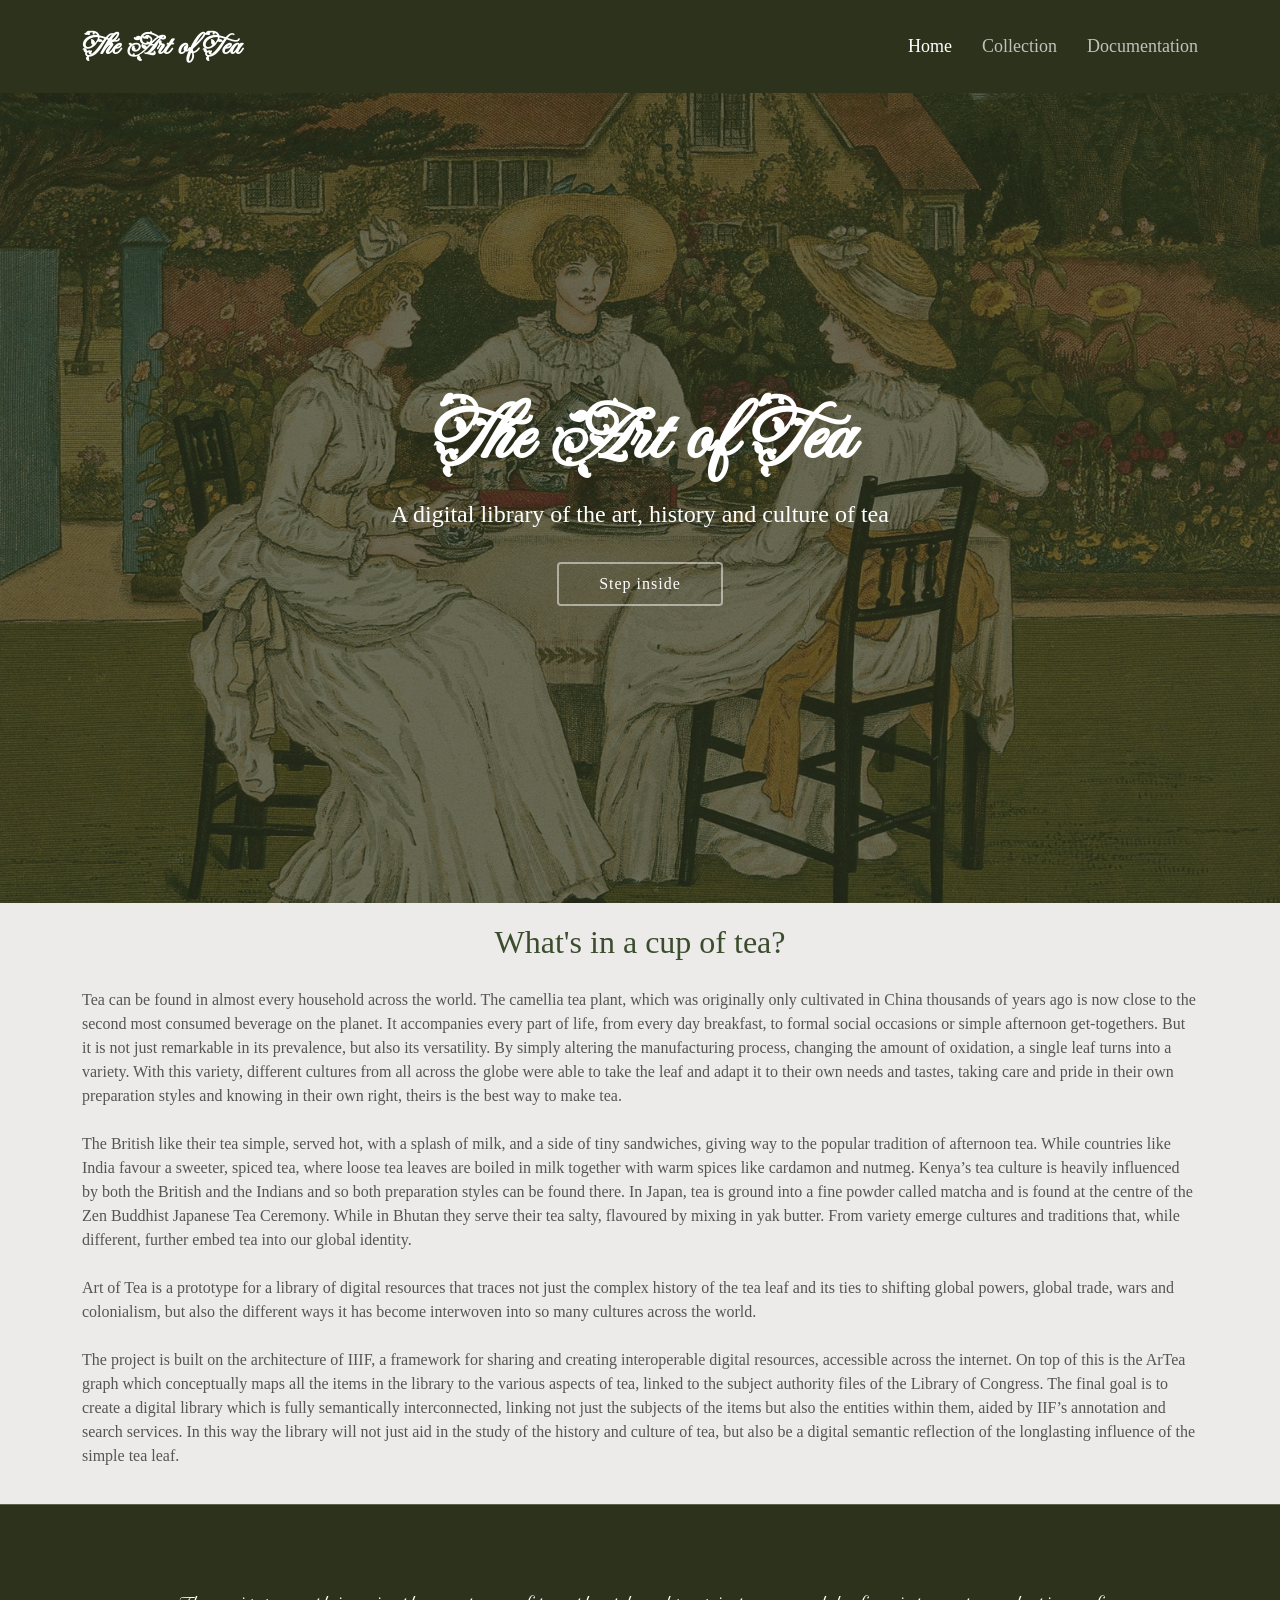
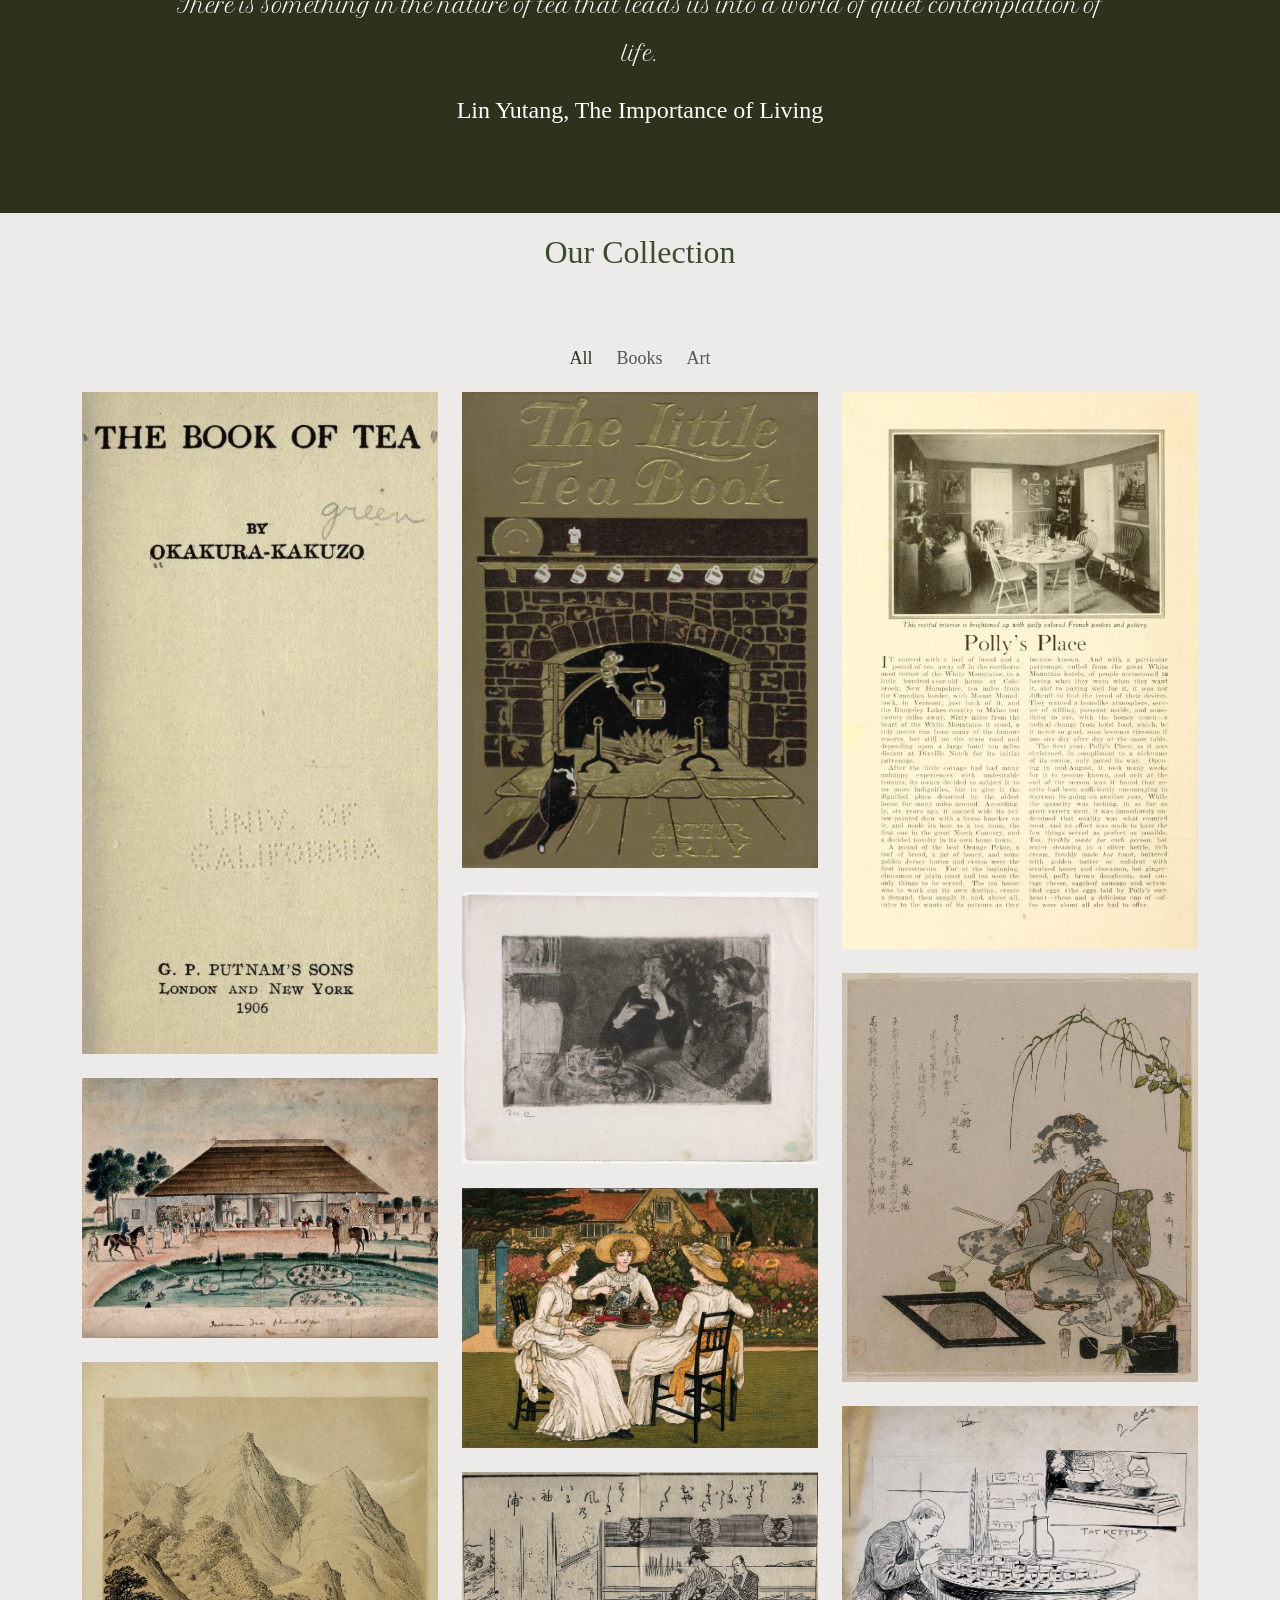
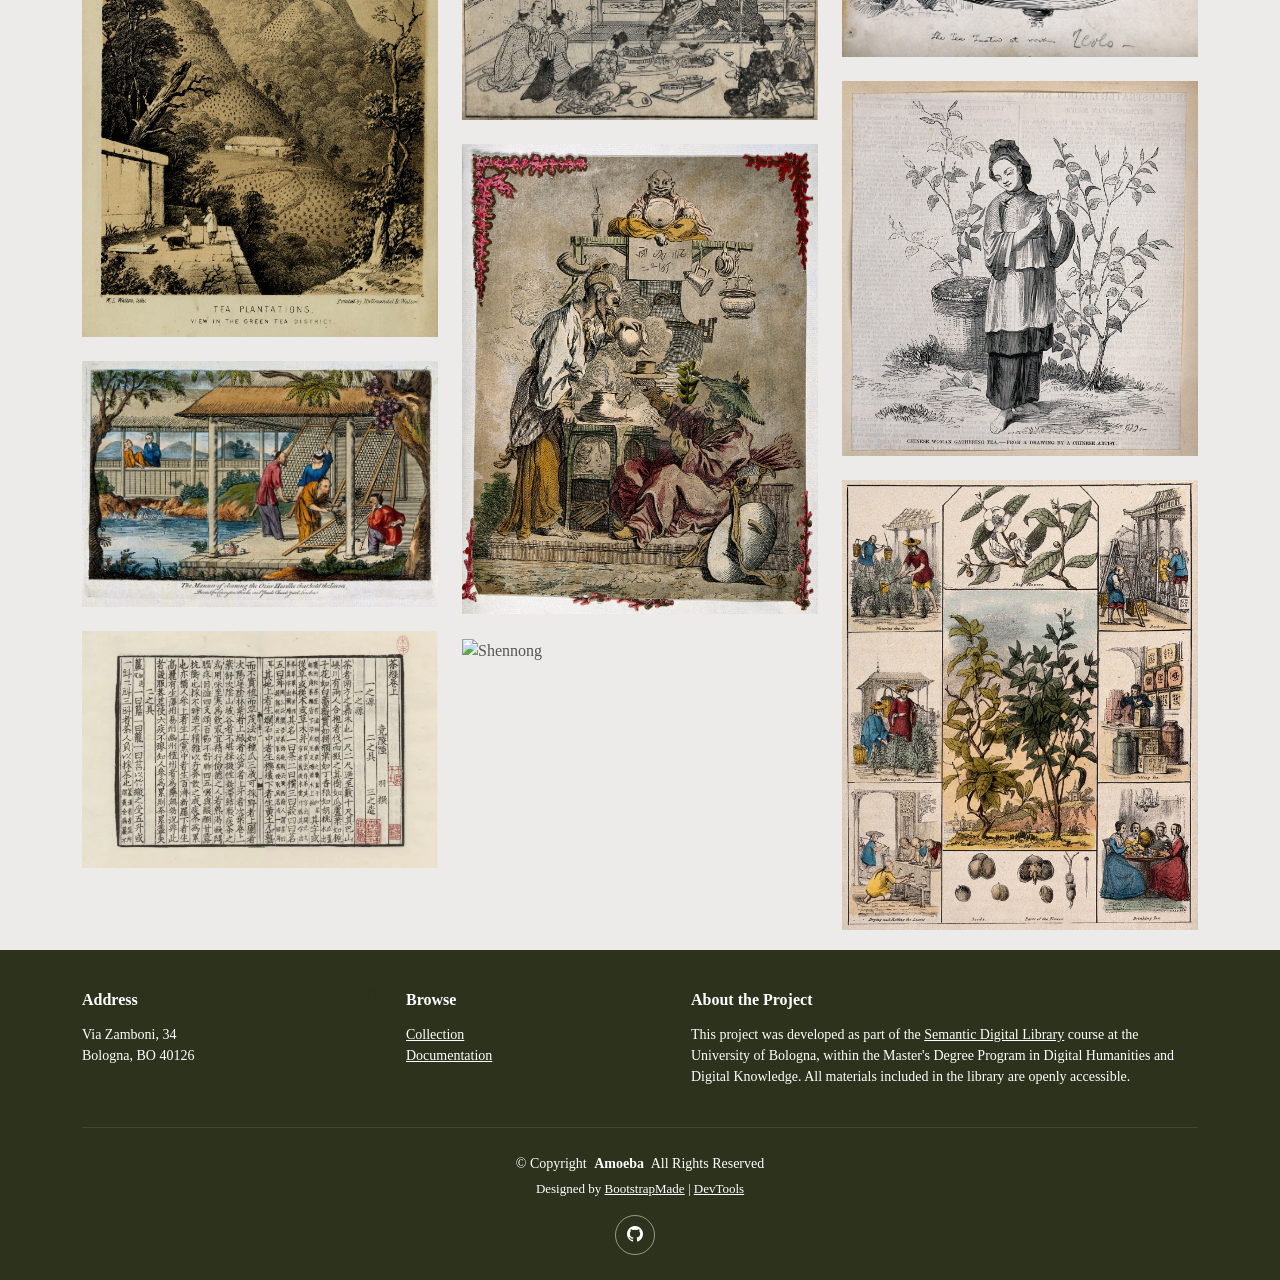
==== commit e43807de: "styling webpage" ====
--- a/index.html
+++ b/index.html
@@ -73,12 +73,51 @@
           <div class="col-lg-8">
             <h2 class="fleur-de-leah-regular">The Art of Tea</h2>
             <p>A digital library of the art, history and culture of tea</p>
-            <a href="#collection" class="btn-get-started" style="text-decoration: none !important;">Go to Collection</a>
+            <a href="#about" class="btn-get-started" style="text-decoration: none !important;">Step inside</a>
           </div>
         </div>
       </div>
 
     </section><!-- /Hero Section -->
+
+    <!-- About Section -->
+    <section id="about" class="about section">
+      <!-- Section Title -->
+      <div class="container section-title" data-aos="fade-up">
+        <h2>What's in a cup of tea?</h2>
+      </div><!-- End Section Title -->
+
+      <div class="container" data-aos="fade-up" data-aos-delay="100">
+
+        <div class="row gy-2">
+          <!-- <div class="col-lg-6 order-1 order-lg-2">
+            <img src="assets/img/about.jpg" class="img-fluid" alt="">
+          </div> -->
+          <p>Tea can be found in almost every household across the world. The camellia tea plant, which was originally only cultivated in China thousands of years ago is now close to the second most consumed beverage on the planet. It accompanies every part of life, from every day breakfast, to formal social occasions or simple afternoon get-togethers. But it is not just remarkable in its prevalence, but also its versatility. By simply altering the manufacturing process, changing the amount of oxidation, a single leaf turns into a variety. With this variety, different cultures from all across the globe were able to take the leaf and adapt it to their own needs and tastes, taking care and pride in their own preparation styles and knowing in their own right, theirs is the best way to make tea. </p>
+          <p>The British like their tea simple, served hot, with a splash of milk, and a side of tiny sandwiches, giving way to the popular tradition of afternoon tea. While countries like India favour a sweeter, spiced tea, where loose tea leaves are boiled in milk together with warm spices like cardamon and nutmeg. Kenya’s tea culture is heavily influenced by both the British and the Indians and so both preparation styles can be found there. In Japan, tea is ground into a fine powder called matcha and is found at the centre of the Zen Buddhist Japanese Tea Ceremony. While in Bhutan they serve their tea salty, flavoured by mixing in yak butter. From variety emerge cultures and traditions that, while different, further embed tea into our global identity.</p>
+          <p>Art of Tea is a prototype for a library of digital resources that traces not just the complex history of the tea leaf and its ties to shifting global powers, global trade, wars and colonialism, but also the different ways it has become interwoven into so many cultures across the world.</p>
+          <p>The project is built on the architecture of IIIF, a framework for sharing and creating interoperable digital resources, accessible across the internet. On top of this is the ArTea graph which conceptually maps all the items in the library to the various aspects of tea, linked to the subject authority files of the Library of Congress. The final goal is to create a digital library which is fully semantically interconnected, linking not just the subjects of the items but also the entities within them, aided by IIF’s annotation and search services. In this way the library will not just aid in the study of the history and culture of tea, but also be a digital semantic reflection of the longlasting influence of the simple tea leaf.</p>
+        </div>
+      </div>
+    </section>
+
+        <!-- Call To Action Section -->
+    <section id="call-to-action" class="call-to-action section dark-background">
+
+      <img src="Resources/Images/flowering_camellia.jpg" alt="">
+
+      <div class="container">
+        <div class="row justify-content-center" data-aos="zoom-in" data-aos-delay="100">
+          <div class="col-xl-10">
+            <div class="text-center">
+              <p class="sirivennela-regular" style="font-size: 2rem !important;">There is something in the nature of tea that leads us into a world of quiet contemplation of life.</p>
+              <h4>Lin Yutang, The Importance of Living</h4>
+            </div>
+          </div>
+        </div>
+      </div>
+
+    </section><!-- /Call To Action Section -->
 
     <!-- Portfolio Section -->
     <section id="collection" class="portfolio section">
@@ -105,7 +144,7 @@
             <!-- Book of Tea -->
             <div class="col-lg-4 col-md-6 portfolio-item isotope-item filter-book">
               <div class="portfolio-content h-100">
-                <img src="assets/img/book-cover/bookoftea00okakrich_0009.jpg" class="img-fluid" alt="">
+                <img src="assets/img/book-cover/bookoftea00okakrich_0009.jpg" class="img-fluid" alt="The Book of Tea">
                 <div class="portfolio-info">
                   <h5 class="sirivennela-regular">Book</h5>
                   <h4>The Book of Tea</h4>
@@ -118,7 +157,7 @@
             <!-- Little Tea Book-->
             <div class="col-lg-4 col-md-6 portfolio-item isotope-item filter-book">
               <div class="portfolio-content h-100">
-                <img src="assets/img/book-cover/littleteabookcover.png" class="img-fluid" alt="">
+                <img src="assets/img/book-cover/littleteabookcover.png" class="img-fluid" alt="The Little Tea Book">
                 <div class="portfolio-info">
                   <h5 class="sirivennela-regular">Book</h5>
                   <h4>The Little Tea Book</h4>
@@ -131,7 +170,7 @@
             <!-- Tea Booklet -->
             <div class="col-lg-4 col-md-6 portfolio-item isotope-item filter-book">
               <div class="portfolio-content h-100">
-                <img src="assets/img/book-cover/tearoombooklet-cover.jpg" class="img-fluid" alt="">
+                <img src="assets/img/book-cover/tearoombooklet-cover.jpg" class="img-fluid" alt="The Tea Room Booklet">
                 <div class="portfolio-info">
                   <h5 class="sirivennela-regular">Book</h5>
                   <h4>The Tea Room Booklet</h4>
@@ -144,7 +183,7 @@
             <!-- Lydia and her Mother -->
             <div class="col-lg-4 col-md-6 portfolio-item isotope-item filter-art">
               <div class="portfolio-content h-100">
-                <img src="Resources/Images/LydiaHerMother.jpg" class="img-fluid" alt="">
+                <img src="Resources/Images/LydiaHerMother.jpg" class="img-fluid" alt="Lydia and Her Mother at Tea">
                 <div class="portfolio-info">
                   <h5 class="sirivennela-regular">Art</h5>
                   <h4>Lydia and Her Mother at Tea</h4>
@@ -157,7 +196,7 @@
             <!-- Japanese Woman Performing Tea Ceremony -->
             <div class="col-lg-4 col-md-6 portfolio-item isotope-item filter-art">
               <div class="portfolio-content h-100">
-                <img src="Resources/Images/Japanese-WomanPerformingTea.jpg" class="img-fluid" alt="">
+                <img src="Resources/Images/Japanese-WomanPerformingTea.jpg" class="img-fluid" alt="Japanese Woman Performing Tea Ceremony">
                 <div class="portfolio-info">
                   <h5 class="sirivennela-regular">Art</h5>
                   <h4>Japanese Woman Performing Tea Ceremony</h4>
@@ -170,7 +209,7 @@
             <!-- Indian Tea Plantation -->
             <div class="col-lg-4 col-md-6 portfolio-item isotope-item filter-art">
               <div class="portfolio-content h-100">
-                <img src="Resources/Images/Indianteaplantation.jpg" class="img-fluid" alt="">
+                <img src="Resources/Images/Indianteaplantation.jpg" class="img-fluid" alt="Indian Tea Plantation">
                 <div class="portfolio-info">
                   <h5 class="sirivennela-regular">Art</h5>
                   <h4>Indian Tea Plantation</h4>
@@ -183,7 +222,7 @@
             <!-- three young women -->
             <div class="col-lg-4 col-md-6 portfolio-item isotope-item filter-art">
               <div class="portfolio-content h-100">
-                <img src="Resources/Images/Threeyoungwoman.jpg" class="img-fluid" alt="">
+                <img src="Resources/Images/Threeyoungwoman.jpg" class="img-fluid" alt="Afternoon Tea">
                 <div class="portfolio-info">
                   <h5 class="sirivennela-regular">Art</h5>
                   <h4>Afternoon Tea</h4>
@@ -196,7 +235,7 @@
             <!-- journey to tea countries -->
             <div class="col-lg-4 col-md-6 portfolio-item isotope-item filter-book">
               <div class="portfolio-content h-100">
-                <img src="assets/img/book-cover/journeytoteacoun00fort_0006.jpg" class="img-fluid" alt="">
+                <img src="assets/img/book-cover/journeytoteacoun00fort_0006.jpg" class="img-fluid" alt="A Journey to the Tea Countries of China">
                 <div class="portfolio-info">
                   <h5 class="sirivennela-regular">Book</h5>
                   <h4>A Journey to the Tea Countries of China</h4>
@@ -209,7 +248,7 @@
             <!-- A Man tasting tea -->
             <div class="col-lg-4 col-md-6 portfolio-item isotope-item filter-art">
               <div class="portfolio-content h-100">
-                <img src="Resources/Images/English-mantastingtea-1890.jpg" class="img-fluid" alt="">
+                <img src="Resources/Images/English-mantastingtea-1890.jpg" class="img-fluid" alt="A Man Tasting Tea">
                 <div class="portfolio-info">
                   <h5 class="sirivennela-regular">Art</h5>
                   <h4>A Man Tasting Tea</h4>
@@ -222,7 +261,7 @@
             <!-- A Tea House Scene -->
             <div class="col-lg-4 col-md-6 portfolio-item isotope-item filter-art">
               <div class="portfolio-content h-100">
-                <img src="Resources/Images/Japanese-teahousesceneevening-[1815].jpg" class="img-fluid" alt="">
+                <img src="Resources/Images/Japanese-teahousesceneevening-[1815].jpg" class="img-fluid" alt="A Tea House Scene">
                 <div class="portfolio-info">
                   <h5 class="sirivennela-regular">Art</h5>
                   <h4>A Tea House Scene</h4>
@@ -235,7 +274,7 @@
             <!-- Chinese Woman Picking Tea -->
             <div class="col-lg-4 col-md-6 portfolio-item isotope-item filter-art">
               <div class="portfolio-content h-100">
-                <img src="Resources/Images/English-Chinesewomanpicking-[1857].jpg" class="img-fluid" alt="">
+                <img src="Resources/Images/English-Chinesewomanpicking-[1857].jpg" class="img-fluid" alt="Chinese Woman Picking Tea Leaves">
                 <div class="portfolio-info">
                   <h5 class="sirivennela-regular">Art</h5>
                   <h4>Chinese Woman Picking Tea Leaves</h4>
@@ -248,7 +287,7 @@
             <!-- Man pours tea -->
             <div class="col-lg-4 col-md-6 portfolio-item isotope-item filter-art">
               <div class="portfolio-content h-100">
-                <img src="Resources/Images/Boucher-manpourstea.jpg" class="img-fluid" alt="">
+                <img src="Resources/Images/Boucher-manpourstea.jpg" class="img-fluid" alt="A Man Pours Tea for Resting Chinese Warrior">
                 <div class="portfolio-info">
                   <h5 class="sirivennela-regular">Art</h5>
                   <h4>A Man Pours Tea for Resting Chinese Warrior</h4>
@@ -261,7 +300,7 @@
             <!-- A Chinese tea plantation -->
             <div class="col-lg-4 col-md-6 portfolio-item isotope-item filter-art">
               <div class="portfolio-content h-100">
-                <img src="Resources/Images/English-Chineseteaplantation.jpg" class="img-fluid" alt="">
+                <img src="Resources/Images/English-Chineseteaplantation.jpg" class="img-fluid" alt="A Chinese Tea Plantation">
                 <div class="portfolio-info">
                   <h5 class="sirivennela-regular">Art</h5>
                   <h4>A Chinese Tea Plantation</h4>
@@ -287,12 +326,24 @@
             <!-- The Classic of Tea -->
             <div class="col-lg-4 col-md-6 portfolio-item isotope-item filter-book">
               <div class="portfolio-content h-100">
-                <img src="assets/img/book-cover/classicoftea-cover.webp" class="img-fluid" alt="">
+                <img src="assets/img/book-cover/classicoftea-cover.webp" class="img-fluid" alt="The Classic of Tea">
                 <div class="portfolio-info">
                   <h5 class="sirivennela-regular">External Online Text</h5>
                   <h4>The Classic of Tea - English Translation by Student of Tea</h4>
                   <a href="https://www.studentoftea.com/p/the-classic-of-tea-and-its-english-translation"
                     title="Student of Tea" class="details-link" target="_blank"><i class="bi bi bi-book"></i></a>
+                </div>
+              </div>
+            </div><!-- End Portfolio Item -->
+
+            <!-- The Classic of Tea -->
+            <div class="col-lg-4 col-md-6 portfolio-item isotope-item filter-art">
+              <div class="portfolio-content h-100">
+                <img src="Resources/Images/Guo_Xu_album_dated_1503_(2).jpg" class="img-fluid" alt="Shennong">
+                <div class="portfolio-info">
+                  <h5 class="sirivennela-regular">Art</h5>
+                  <h4>Shennong</h4>
+                  <a id="arTea16" href="viewer.html" title="Reading Nook" class="details-link manifest-selector" target="_blank"><i class="bi bi-brush"></i></a>
                 </div>
               </div>
             </div><!-- End Portfolio Item -->
--- a/assets/css/main.css
+++ b/assets/css/main.css
@@ -204,8 +204,7 @@
 }
 
 /* ===== TABLET (≥768px) ===== */
-
-@media (min-width: 768px) {
+/* @media (min-width: 768px) {
 
   h1 {
     font-size: 3rem !important;
@@ -220,27 +219,46 @@
   a {
     font-size: 1.3rem !important;
   }
-}
-
-
-/* ===== DESKTOP (≥1024px) ===== */
-
-@media (min-width: 1024px) {
+} */
+
+
+/* ===== SMALL DESKTOP / LAPTOP (≥1024px) ===== */
+/* @media (min-width: 1024px) {
 
   h1 {
-    font-size: 4rem !important;
+    font-size: 3rem !important;
   }
 
   h2 {
-    font-size: 3rem !important;
+    font-size: 2.2rem !important;
   }
 
   p,
   li,
   a {
-    font-size: 1.8rem !important;
-  }
-}
+    font-size: 1.2rem !important;
+  }
+} */
+
+
+/* ===== LARGE DESKTOP (≥1440px) ===== */
+/* @media (min-width: 1440px) {
+
+  h1 {
+    font-size: 3.4rem !important;
+  }
+
+  h2 {
+    font-size: 2.8rem !important;
+  }
+
+  p,
+  li,
+  a {
+    font-size: 1.5rem !important;
+  }
+} */
+
 
 
 
@@ -303,8 +321,9 @@
   .navmenu a:focus {
     color: var(--nav-color);
     padding: 18px 15px;
-    font-size: 16px;
-    font-family: var(--nav-font);
+    font-size: 18px;
+    font-family: var(--default-font);
+    text-decoration: none;
     font-weight: 400;
     display: flex;
     align-items: center;
@@ -423,7 +442,8 @@
   .navmenu a:focus {
     color: var(--nav-dropdown-color);
     padding: 10px 20px;
-    font-family: var(--nav-font);
+    font-family: var(--default-font);
+    text-decoration: none;
     font-size: 17px;
     font-weight: 500;
     display: flex;
@@ -889,6 +909,10 @@
   margin-bottom: 0;
 }
 
+.about .section-title {
+  padding: 0px 70px 12px;
+}
+
 /*--------------------------------------------------------------
 # Clients Section
 --------------------------------------------------------------*/
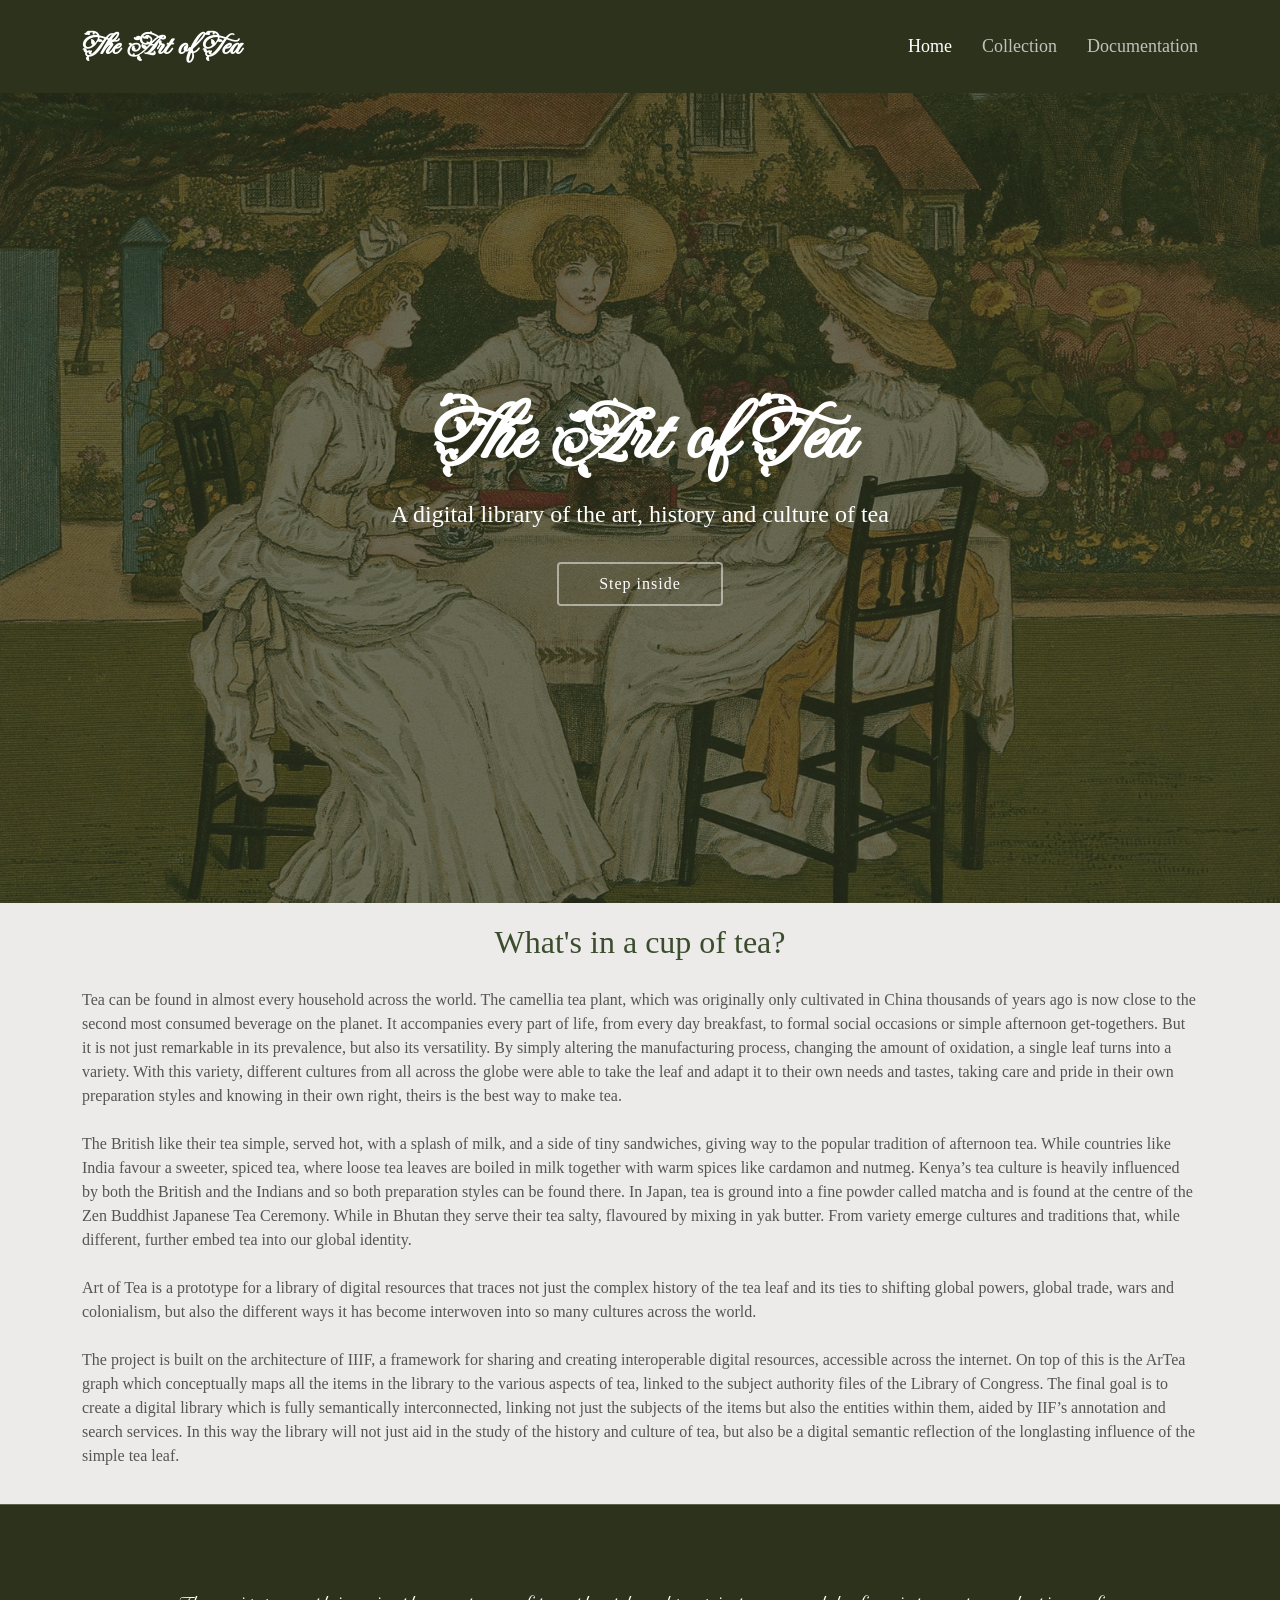
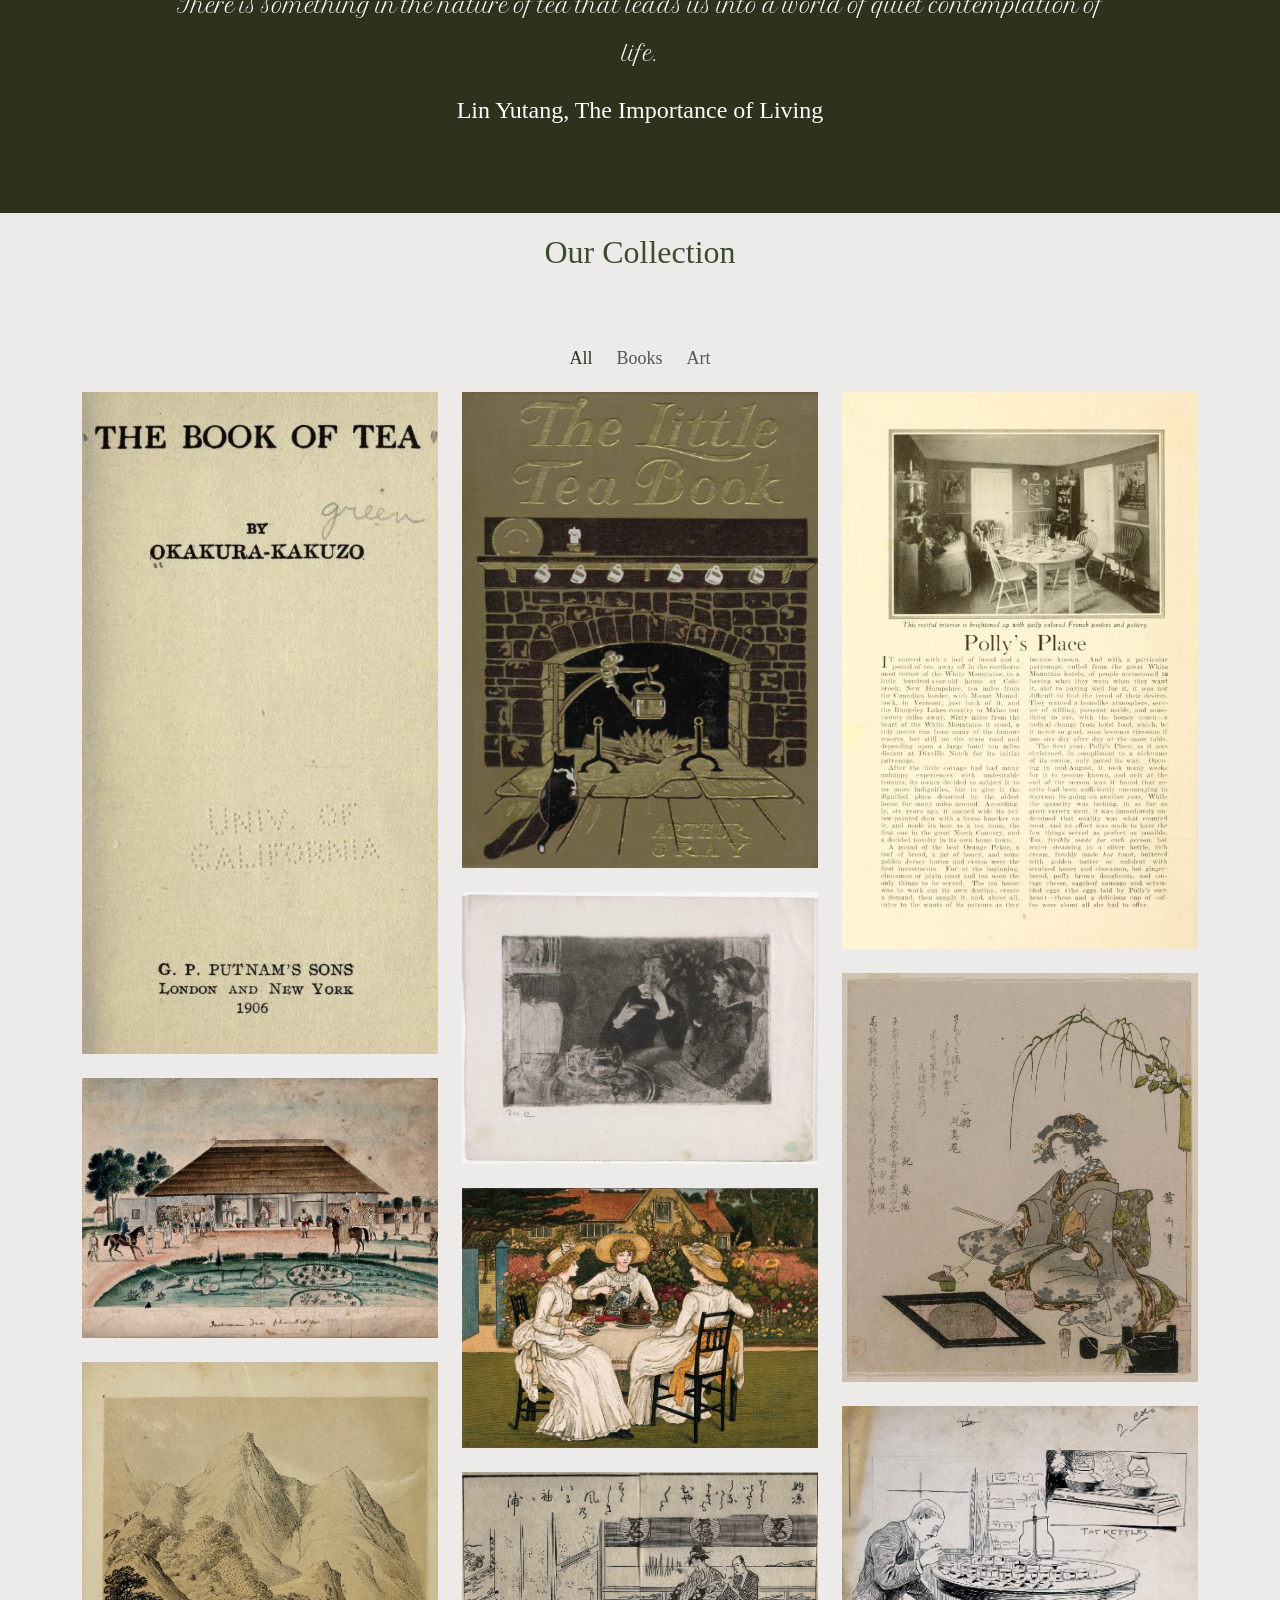
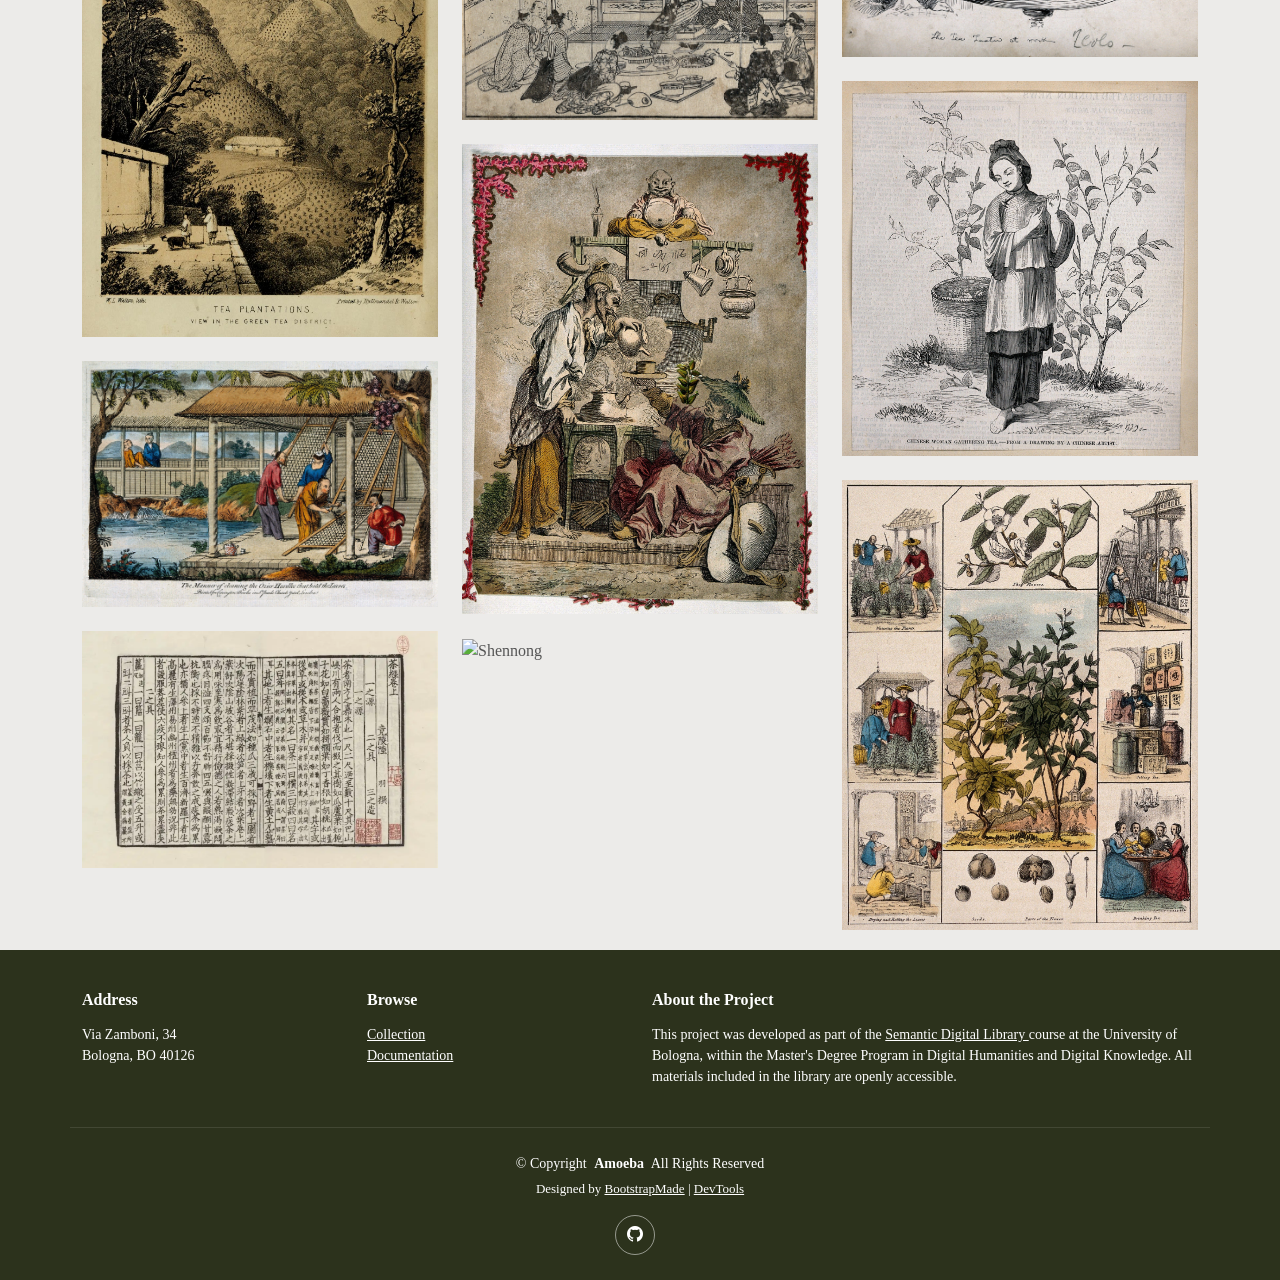
==== commit dc54c395: "added the documentation to the website" ====
--- a/index.html
+++ b/index.html
@@ -93,15 +93,38 @@
           <!-- <div class="col-lg-6 order-1 order-lg-2">
             <img src="assets/img/about.jpg" class="img-fluid" alt="">
           </div> -->
-          <p>Tea can be found in almost every household across the world. The camellia tea plant, which was originally only cultivated in China thousands of years ago is now close to the second most consumed beverage on the planet. It accompanies every part of life, from every day breakfast, to formal social occasions or simple afternoon get-togethers. But it is not just remarkable in its prevalence, but also its versatility. By simply altering the manufacturing process, changing the amount of oxidation, a single leaf turns into a variety. With this variety, different cultures from all across the globe were able to take the leaf and adapt it to their own needs and tastes, taking care and pride in their own preparation styles and knowing in their own right, theirs is the best way to make tea. </p>
-          <p>The British like their tea simple, served hot, with a splash of milk, and a side of tiny sandwiches, giving way to the popular tradition of afternoon tea. While countries like India favour a sweeter, spiced tea, where loose tea leaves are boiled in milk together with warm spices like cardamon and nutmeg. Kenya’s tea culture is heavily influenced by both the British and the Indians and so both preparation styles can be found there. In Japan, tea is ground into a fine powder called matcha and is found at the centre of the Zen Buddhist Japanese Tea Ceremony. While in Bhutan they serve their tea salty, flavoured by mixing in yak butter. From variety emerge cultures and traditions that, while different, further embed tea into our global identity.</p>
-          <p>Art of Tea is a prototype for a library of digital resources that traces not just the complex history of the tea leaf and its ties to shifting global powers, global trade, wars and colonialism, but also the different ways it has become interwoven into so many cultures across the world.</p>
-          <p>The project is built on the architecture of IIIF, a framework for sharing and creating interoperable digital resources, accessible across the internet. On top of this is the ArTea graph which conceptually maps all the items in the library to the various aspects of tea, linked to the subject authority files of the Library of Congress. The final goal is to create a digital library which is fully semantically interconnected, linking not just the subjects of the items but also the entities within them, aided by IIF’s annotation and search services. In this way the library will not just aid in the study of the history and culture of tea, but also be a digital semantic reflection of the longlasting influence of the simple tea leaf.</p>
+          <p>Tea can be found in almost every household across the world. The camellia tea plant, which was originally
+            only cultivated in China thousands of years ago is now close to the second most consumed beverage on the
+            planet. It accompanies every part of life, from every day breakfast, to formal social occasions or simple
+            afternoon get-togethers. But it is not just remarkable in its prevalence, but also its versatility. By
+            simply altering the manufacturing process, changing the amount of oxidation, a single leaf turns into a
+            variety. With this variety, different cultures from all across the globe were able to take the leaf and
+            adapt it to their own needs and tastes, taking care and pride in their own preparation styles and knowing in
+            their own right, theirs is the best way to make tea. </p>
+          <p>The British like their tea simple, served hot, with a splash of milk, and a side of tiny sandwiches, giving
+            way to the popular tradition of afternoon tea. While countries like India favour a sweeter, spiced tea,
+            where loose tea leaves are boiled in milk together with warm spices like cardamon and nutmeg. Kenya’s tea
+            culture is heavily influenced by both the British and the Indians and so both preparation styles can be
+            found there. In Japan, tea is ground into a fine powder called matcha and is found at the centre of the Zen
+            Buddhist Japanese Tea Ceremony. While in Bhutan they serve their tea salty, flavoured by mixing in yak
+            butter. From variety emerge cultures and traditions that, while different, further embed tea into our global
+            identity.</p>
+          <p>Art of Tea is a prototype for a library of digital resources that traces not just the complex history of
+            the tea leaf and its ties to shifting global powers, global trade, wars and colonialism, but also the
+            different ways it has become interwoven into so many cultures across the world.</p>
+          <p>The project is built on the architecture of IIIF, a framework for sharing and creating interoperable
+            digital resources, accessible across the internet. On top of this is the ArTea graph which conceptually maps
+            all the items in the library to the various aspects of tea, linked to the subject authority files of the
+            Library of Congress. The final goal is to create a digital library which is fully semantically
+            interconnected, linking not just the subjects of the items but also the entities within them, aided by IIF’s
+            annotation and search services. In this way the library will not just aid in the study of the history and
+            culture of tea, but also be a digital semantic reflection of the longlasting influence of the simple tea
+            leaf.</p>
         </div>
       </div>
     </section>
 
-        <!-- Call To Action Section -->
+    <!-- Call To Action Section -->
     <section id="call-to-action" class="call-to-action section dark-background">
 
       <img src="Resources/Images/flowering_camellia.jpg" alt="">
@@ -110,7 +133,8 @@
         <div class="row justify-content-center" data-aos="zoom-in" data-aos-delay="100">
           <div class="col-xl-10">
             <div class="text-center">
-              <p class="sirivennela-regular" style="font-size: 2rem !important;">There is something in the nature of tea that leads us into a world of quiet contemplation of life.</p>
+              <p class="sirivennela-regular" style="font-size: 2rem !important;">There is something in the nature of tea
+                that leads us into a world of quiet contemplation of life.</p>
               <h4>Lin Yutang, The Importance of Living</h4>
             </div>
           </div>
@@ -196,7 +220,8 @@
             <!-- Japanese Woman Performing Tea Ceremony -->
             <div class="col-lg-4 col-md-6 portfolio-item isotope-item filter-art">
               <div class="portfolio-content h-100">
-                <img src="Resources/Images/Japanese-WomanPerformingTea.jpg" class="img-fluid" alt="Japanese Woman Performing Tea Ceremony">
+                <img src="Resources/Images/Japanese-WomanPerformingTea.jpg" class="img-fluid"
+                  alt="Japanese Woman Performing Tea Ceremony">
                 <div class="portfolio-info">
                   <h5 class="sirivennela-regular">Art</h5>
                   <h4>Japanese Woman Performing Tea Ceremony</h4>
@@ -235,7 +260,8 @@
             <!-- journey to tea countries -->
             <div class="col-lg-4 col-md-6 portfolio-item isotope-item filter-book">
               <div class="portfolio-content h-100">
-                <img src="assets/img/book-cover/journeytoteacoun00fort_0006.jpg" class="img-fluid" alt="A Journey to the Tea Countries of China">
+                <img src="assets/img/book-cover/journeytoteacoun00fort_0006.jpg" class="img-fluid"
+                  alt="A Journey to the Tea Countries of China">
                 <div class="portfolio-info">
                   <h5 class="sirivennela-regular">Book</h5>
                   <h4>A Journey to the Tea Countries of China</h4>
@@ -261,7 +287,8 @@
             <!-- A Tea House Scene -->
             <div class="col-lg-4 col-md-6 portfolio-item isotope-item filter-art">
               <div class="portfolio-content h-100">
-                <img src="Resources/Images/Japanese-teahousesceneevening-[1815].jpg" class="img-fluid" alt="A Tea House Scene">
+                <img src="Resources/Images/Japanese-teahousesceneevening-[1815].jpg" class="img-fluid"
+                  alt="A Tea House Scene">
                 <div class="portfolio-info">
                   <h5 class="sirivennela-regular">Art</h5>
                   <h4>A Tea House Scene</h4>
@@ -274,7 +301,8 @@
             <!-- Chinese Woman Picking Tea -->
             <div class="col-lg-4 col-md-6 portfolio-item isotope-item filter-art">
               <div class="portfolio-content h-100">
-                <img src="Resources/Images/English-Chinesewomanpicking-[1857].jpg" class="img-fluid" alt="Chinese Woman Picking Tea Leaves">
+                <img src="Resources/Images/English-Chinesewomanpicking-[1857].jpg" class="img-fluid"
+                  alt="Chinese Woman Picking Tea Leaves">
                 <div class="portfolio-info">
                   <h5 class="sirivennela-regular">Art</h5>
                   <h4>Chinese Woman Picking Tea Leaves</h4>
@@ -287,7 +315,8 @@
             <!-- Man pours tea -->
             <div class="col-lg-4 col-md-6 portfolio-item isotope-item filter-art">
               <div class="portfolio-content h-100">
-                <img src="Resources/Images/Boucher-manpourstea.jpg" class="img-fluid" alt="A Man Pours Tea for Resting Chinese Warrior">
+                <img src="Resources/Images/Boucher-manpourstea.jpg" class="img-fluid"
+                  alt="A Man Pours Tea for Resting Chinese Warrior">
                 <div class="portfolio-info">
                   <h5 class="sirivennela-regular">Art</h5>
                   <h4>A Man Pours Tea for Resting Chinese Warrior</h4>
@@ -300,7 +329,8 @@
             <!-- A Chinese tea plantation -->
             <div class="col-lg-4 col-md-6 portfolio-item isotope-item filter-art">
               <div class="portfolio-content h-100">
-                <img src="Resources/Images/English-Chineseteaplantation.jpg" class="img-fluid" alt="A Chinese Tea Plantation">
+                <img src="Resources/Images/English-Chineseteaplantation.jpg" class="img-fluid"
+                  alt="A Chinese Tea Plantation">
                 <div class="portfolio-info">
                   <h5 class="sirivennela-regular">Art</h5>
                   <h4>A Chinese Tea Plantation</h4>
@@ -343,7 +373,8 @@
                 <div class="portfolio-info">
                   <h5 class="sirivennela-regular">Art</h5>
                   <h4>Shennong</h4>
-                  <a id="arTea16" href="viewer.html" title="Reading Nook" class="details-link manifest-selector" target="_blank"><i class="bi bi-brush"></i></a>
+                  <a id="arTea16" href="viewer.html" title="Reading Nook" class="details-link manifest-selector"
+                    target="_blank"><i class="bi bi-brush"></i></a>
                 </div>
               </div>
             </div><!-- End Portfolio Item -->
@@ -361,19 +392,20 @@
   <footer id="footer" class="footer dark-background">
 
     <div class="container">
-      <div class="row gy-3">
+      <div class="row gy-4">
+
+        <!-- Address -->
         <div class="col-lg-3 col-md-6 d-flex">
-          <div class="address">
+          <div>
             <h4>Address</h4>
-            <p>Via Zamboni, 34</p>
-            <p>Bologna, BO 40126</p>
-            <p></p>
+            <p>Via Zamboni, 34<br>
+              Bologna, BO 40126
+            </p>
           </div>
-
-        </div>
-
+        </div>
+
+        <!-- Browse -->
         <div class="col-lg-3 col-md-6 d-flex">
-          <i class="bi bi-telephone icon"></i>
           <div>
             <h4>Browse</h4>
             <p>
@@ -383,32 +415,43 @@
           </div>
         </div>
 
-        <div class="col-lg-6 col-md-6 d-flex">
-          <i class="bi bi-clock icon"></i>
+        <!-- About the Project -->
+        <div class="col-lg-6 col-md-12 d-flex">
           <div>
             <h4>About the Project</h4>
-            <p> This project was developed as part of the <a
-                href="https://www.unibo.it/en/study/course-units-transferable-skills-moocs/course-unit-catalogue/course-unit/2025/424786/orariolezioni">Semantic
-                Digital Library</a> course at the University of Bologna, within the Master's Degree Program in Digital
-              Humanities and Digital Knowledge. All materials included in the library are openly accessible.
+            <p>
+              This project was developed as part of the
+              <a
+                href="https://www.unibo.it/en/study/course-units-transferable-skills-moocs/course-unit-catalogue/course-unit/2025/424786/orariolezioni">
+                Semantic Digital Library
+              </a>
+              course at the University of Bologna, within the Master's Degree Program in Digital Humanities and Digital
+              Knowledge.
+              All materials included in the library are openly accessible.
             </p>
           </div>
         </div>
-      </div>
-
-
-      <div class="container copyright text-center mt-4 align-items-center">
-        <p>© <span>Copyright</span> <strong class="px-1 sitename">Amoeba</strong> <span>All Rights Reserved</span></p>
-        <div class="credits">
-          Designed by <a href="https://bootstrapmade.com/">BootstrapMade</a> | <a
-            href="https://bootstrapmade.com/tools/">DevTools</a>
-        </div>
-        <div class="social-links d-flex justify-content-center mt-3">
-          <a href="https://github.com/the-art-of-tea/The-Art-Of-Tea" class="github">
-            <i class="bi bi-github"></i>
-          </a>
-        </div>
-
+
+      </div>
+    </div>
+
+    <!-- Copyright -->
+    <div class="container copyright text-center mt-4">
+      <p>
+        © <span>Copyright</span>
+        <strong class="px-1 sitename">Amoeba</strong>
+        <span>All Rights Reserved</span>
+      </p>
+
+      <div class="credits">
+        Designed by <a href="https://bootstrapmade.com/">BootstrapMade</a> |
+        <a href="https://bootstrapmade.com/tools/">DevTools</a>
+      </div>
+
+      <div class="social-links d-flex justify-content-center mt-3">
+        <a href="https://github.com/the-art-of-tea/The-Art-Of-Tea" class="github">
+          <i class="bi bi-github"></i>
+        </a>
       </div>
     </div>
 
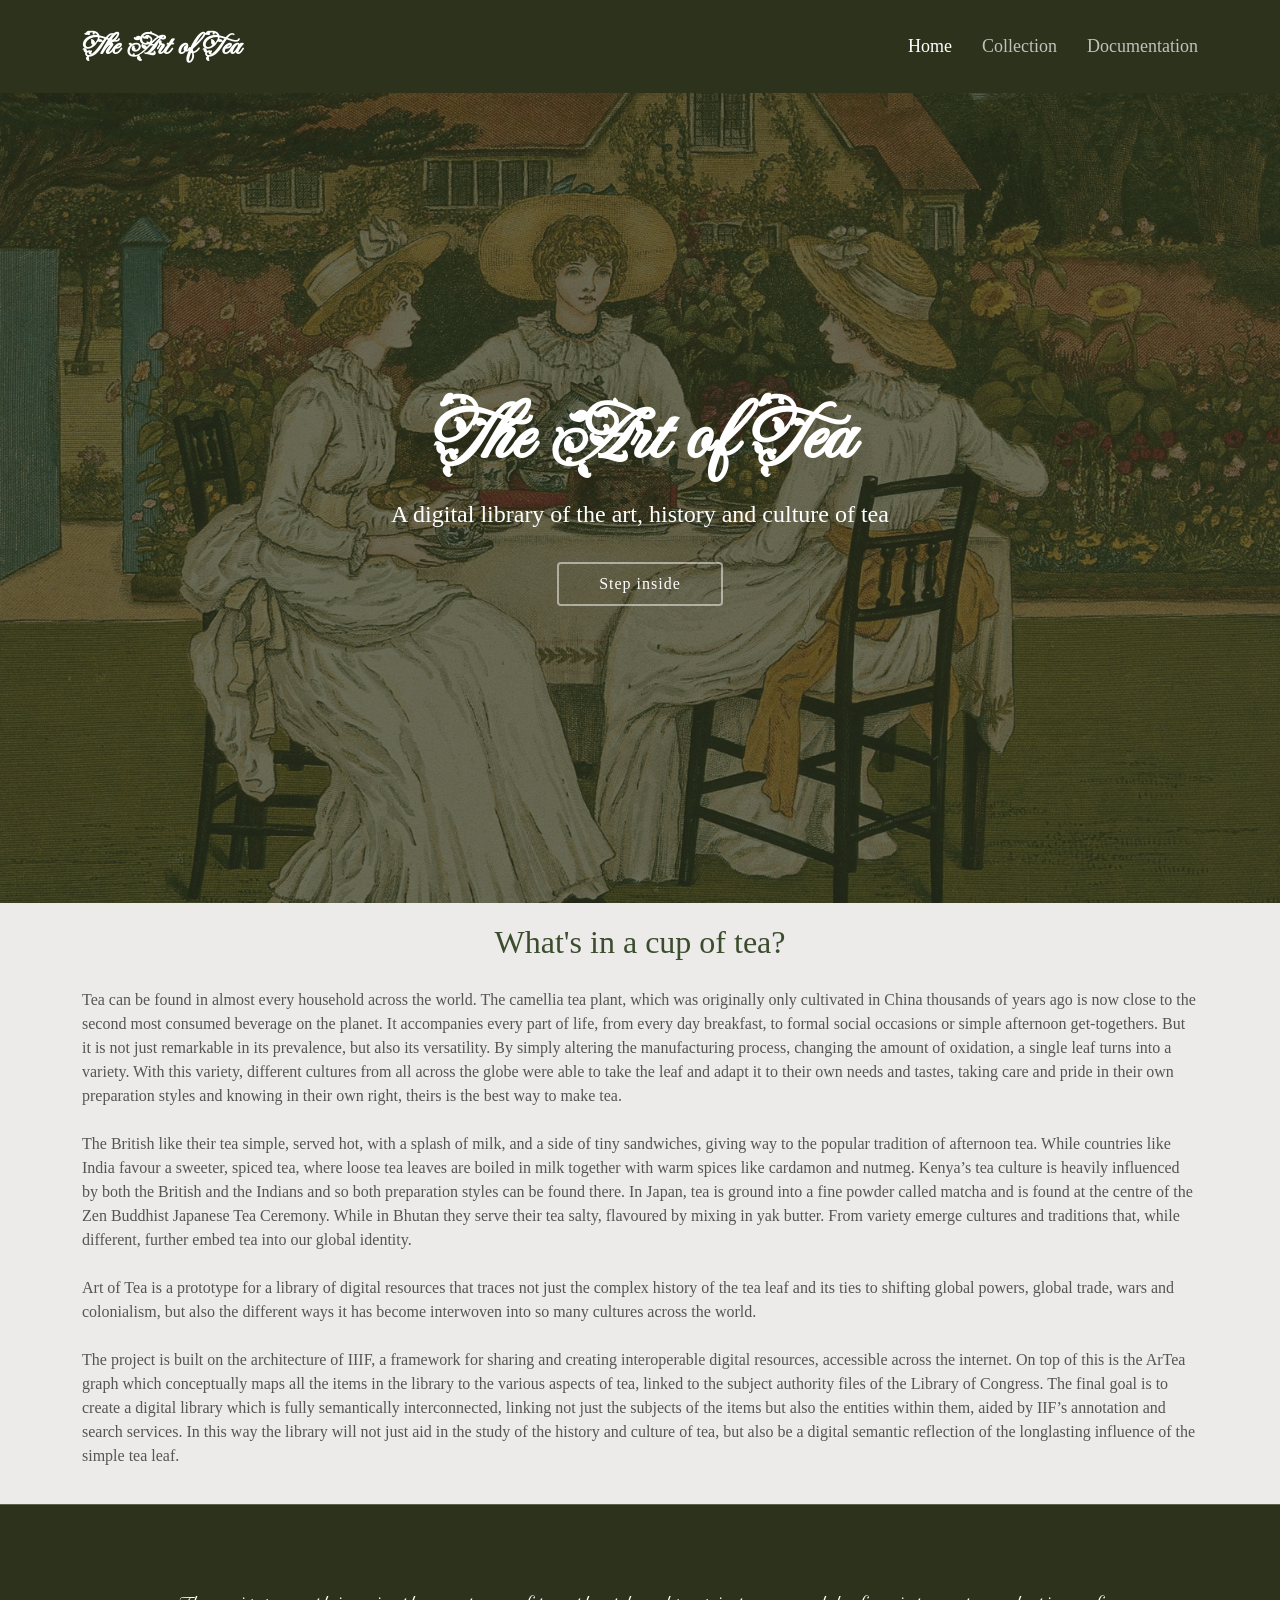
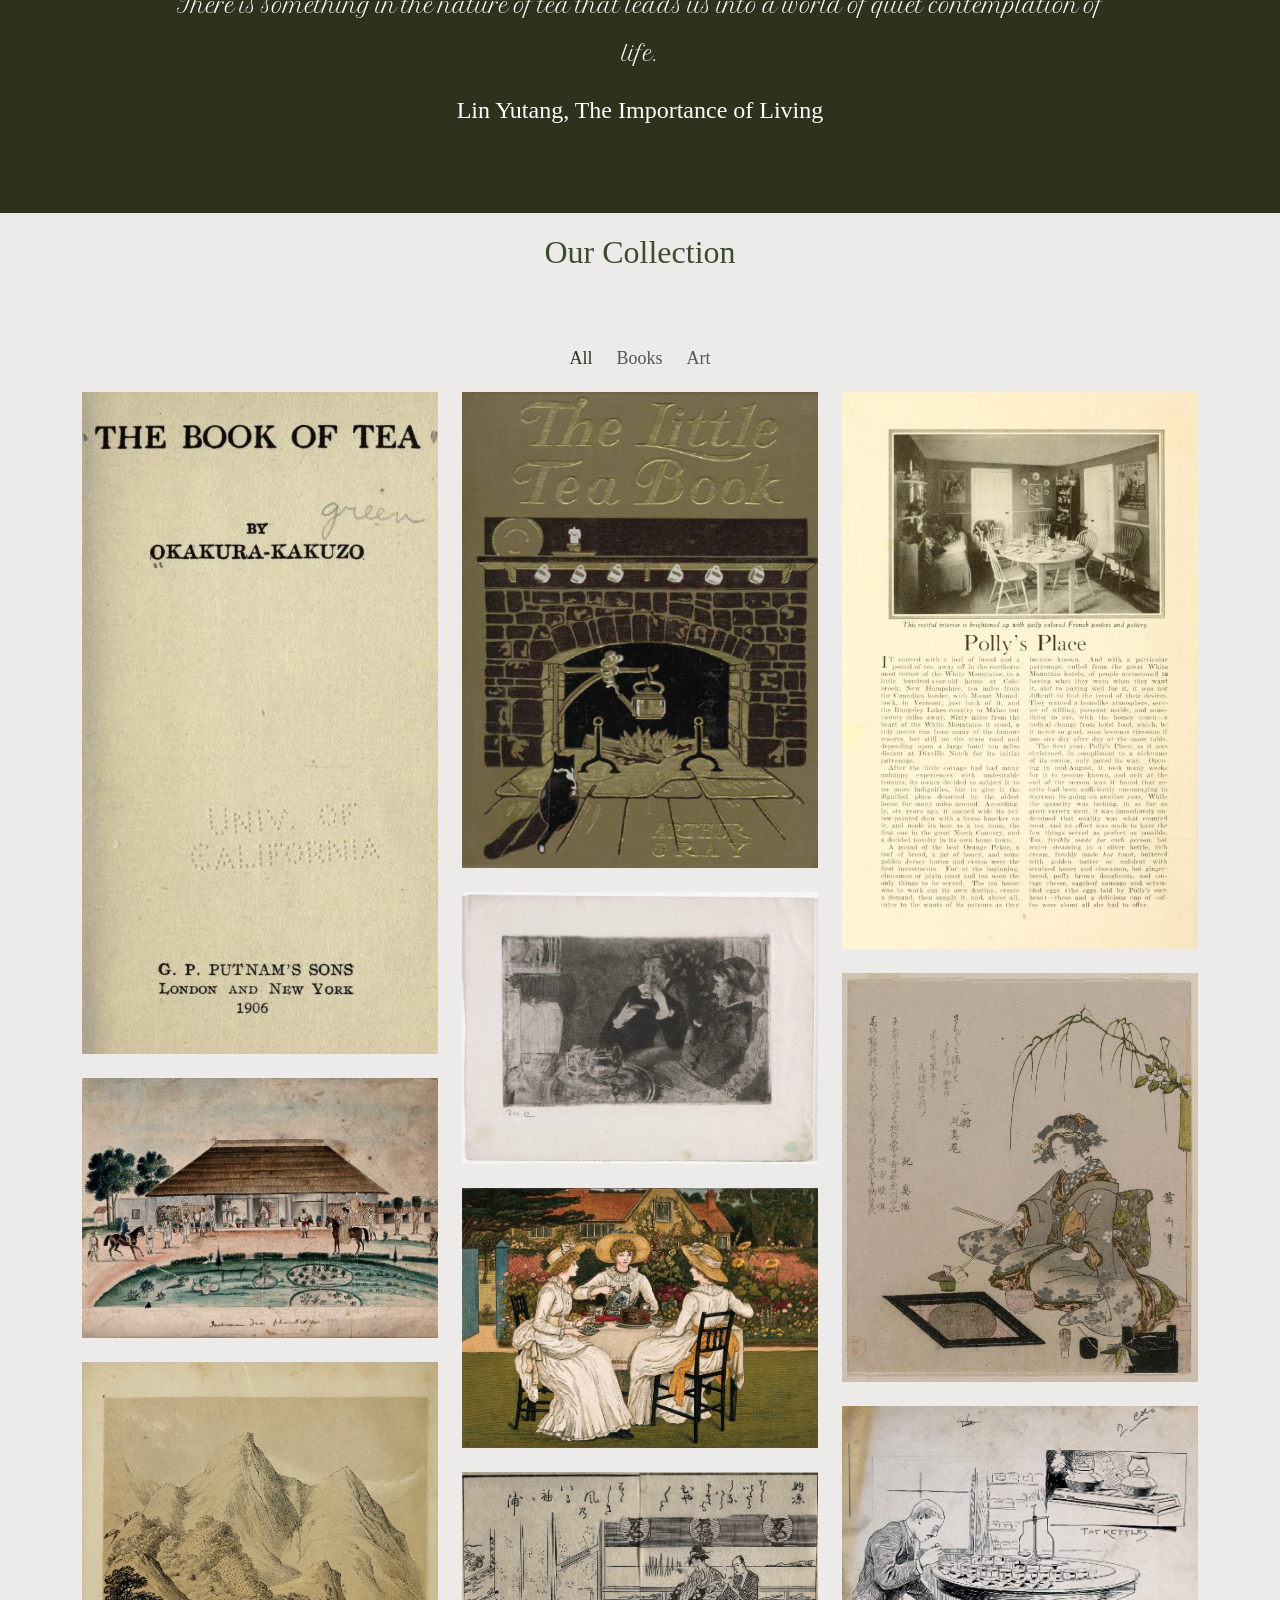
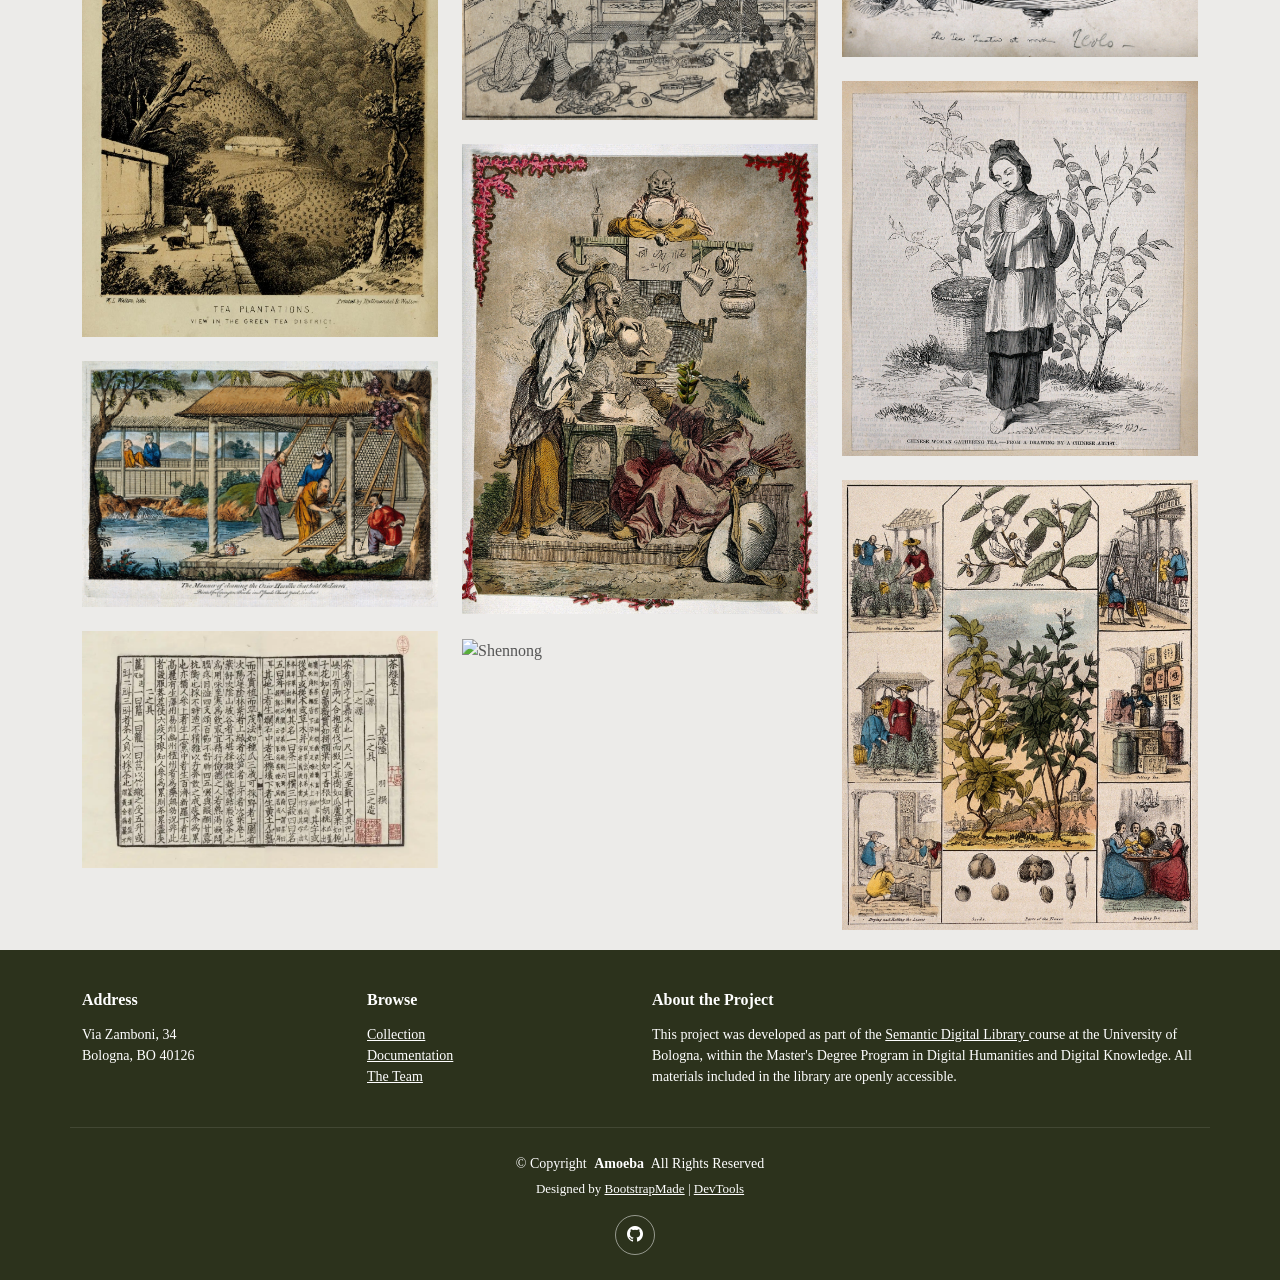
==== commit c2a66db0: "added the team section, fix to the footer; Readme." ====
--- a/index.html
+++ b/index.html
@@ -410,7 +410,8 @@
             <h4>Browse</h4>
             <p>
               <a href="#collection">Collection</a><br>
-              <a href="documentation.html">Documentation</a>
+              <a href="documentation.html">Documentation</a> <br>
+              <a href="documentation.html#team">The Team</a>
             </p>
           </div>
         </div>
